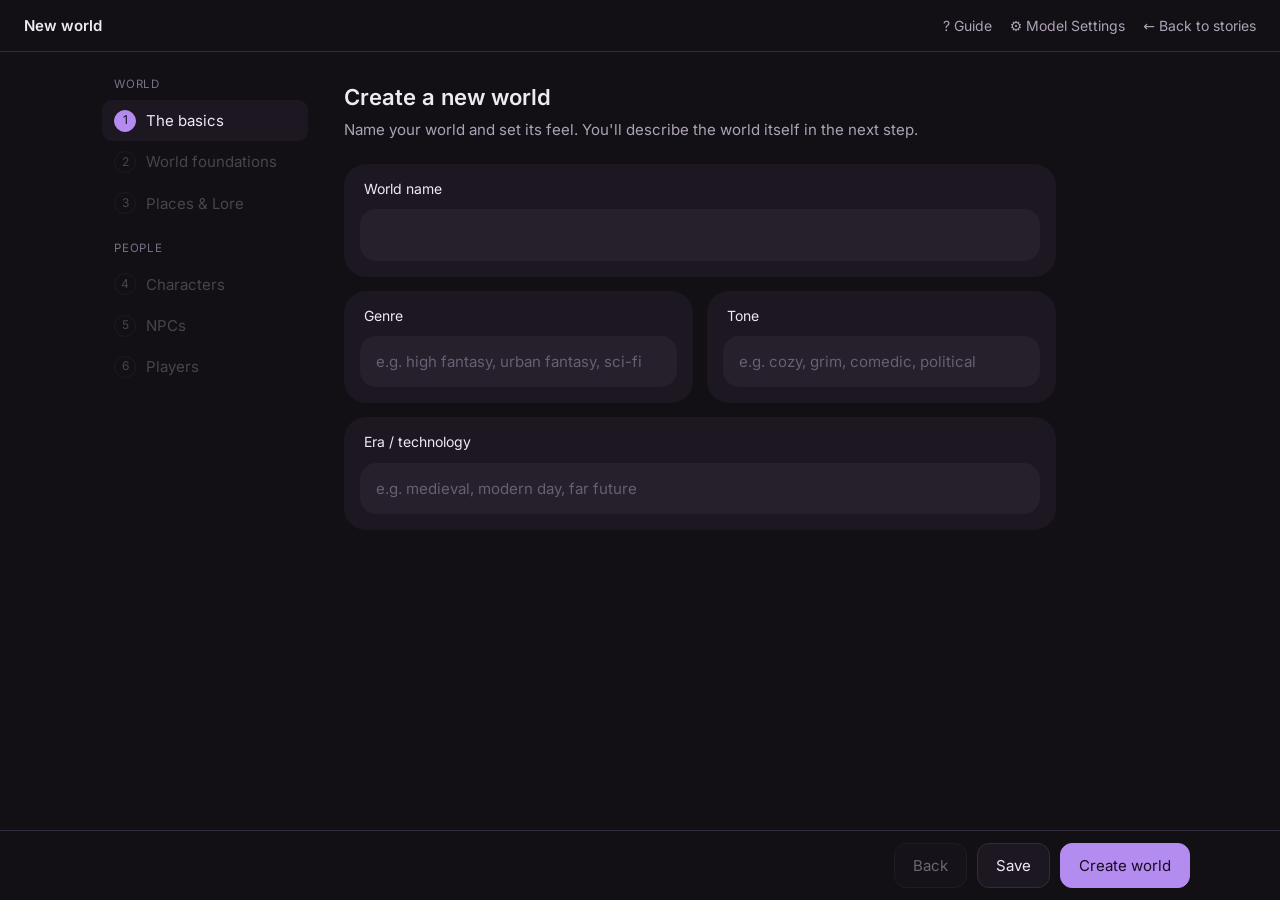
==== templates/edit.html @ 501765d0 "Add VersiDen app" ====
<!DOCTYPE html>
<html lang="en">
<head>
<meta charset="utf-8">
<meta name="viewport" content="width=device-width, initial-scale=1, viewport-fit=cover">
<title>World editor · VersiDen</title>
<link rel="manifest" href="/manifest.webmanifest">
<link rel="apple-touch-icon" href="/static/icons/apple-touch-icon.png">
<link rel="icon" href="/static/icons/icon-192.png">
<meta name="theme-color" content="#121015">
<meta name="apple-mobile-web-app-capable" content="yes">
<meta name="mobile-web-app-capable" content="yes">
<meta name="apple-mobile-web-app-status-bar-style" content="black">
<link rel="stylesheet" href="/static/fonts/fonts.css">
<link rel="stylesheet" href="/static/theme.css">
<script src="/static/theme.js"></script>
<style>
  :root { --bg:#121015; --card:#1c1721; --field:#261f2c; --text:#f0e9f3; --muted:#ada2b6; --dim:#7b7085;
          --accent:#b48cf0; --line:#352b3c; --warn:#e7b860; --bad:#ec7b8f; --good:#93c9a1; }
  * { box-sizing:border-box; }
  body { margin:0; background:var(--bg); color:var(--text); font:15px/1.55 'Inter', system-ui, sans-serif; }
  a { color:inherit; }
  .top { display:flex; align-items:center; justify-content:space-between; padding:14px 24px; border-bottom:1px solid var(--line); position:sticky; top:0; background:var(--bg); z-index:5; }
  .top b { font-weight:600; }
  .top a { color:var(--muted); text-decoration:none; font-size:14px; }
  .layout { display:flex; max-width:1100px; margin:0 auto; }
  nav { width:230px; padding:24px 12px; flex-shrink:0; position:sticky; top:52px; align-self:flex-start; }
  nav button { display:flex; gap:10px; align-items:center; width:100%; text-align:left; background:none; border:0; color:var(--muted);
               padding:9px 12px; border-radius:10px; font:inherit; cursor:pointer; }
  nav button .n { width:22px; height:22px; border-radius:50%; border:1px solid var(--line); display:inline-flex; align-items:center; justify-content:center; font-size:12px; flex-shrink:0; }
  nav button.on { background:var(--card); color:var(--text); }
  nav .ngroup { color:var(--dim); font-size:11.5px; text-transform:uppercase; letter-spacing:.07em; padding:16px 12px 6px; }
  nav .ngroup:first-child { padding-top:0; }
  nav .ngroup:empty { border-top:1px solid var(--line); padding:0; margin:14px 12px 10px; }
  nav button.on .n { border-color:var(--accent); background:var(--accent); color:var(--on-accent); }
  nav button:disabled { opacity:.35; cursor:default; }
  main { flex:1; padding:24px 24px 120px; max-width:760px; }
  h1 { font-size:22px; font-weight:600; margin:4px 0 4px; }
  .lead { color:var(--muted); margin:0 0 22px; }
  .section-title { display:flex; align-items:center; justify-content:center; gap:6px; color:var(--muted); font-size:14px; margin:26px 0 12px; }

  /* ---- the cards */
  .card { background:var(--card); border-radius:22px; padding:14px 16px 16px; margin-bottom:14px; }
  .card-head { display:flex; align-items:center; gap:8px; margin:0 4px 10px; font-size:14px; }
  .card-head .info { width:16px; height:16px; border:1.4px solid var(--muted); border-radius:50%; display:inline-flex; align-items:center;
                     justify-content:center; font-size:10px; font-weight:700; color:var(--muted); cursor:help; flex-shrink:0; }
  .card-head .grow { flex:1; }
  .card-head .count { color:var(--dim); font-size:13px; font-variant-numeric:tabular-nums; }
  .card-head .count.over { color:var(--warn); }
  .mem { background:var(--card); border-radius:16px; padding:12px 16px; margin-bottom:14px; font-size:13.5px; color:var(--muted); }
  .mem .bar { margin-top:8px; }
  .card-head .expand { background:none; border:0; color:var(--muted); cursor:pointer; font-size:15px; padding:0 2px; }
  .card textarea, .card input[type=text], .card select { width:100%; background:var(--field); color:var(--text); border:0; border-radius:16px;
                     padding:14px 16px; font:inherit; outline:none; }
  .card textarea::placeholder, .card input::placeholder { color:var(--placeholder); }
  .card.collapsed { padding-top:10px; padding-bottom:10px; cursor:pointer; }
  .card.collapsed textarea, .card.collapsed .count, .card.collapsed .expand { display:none; }
  .card.collapsed .card-head { margin:0; }
  .card.collapsed:hover { border-color:var(--line-strong); }
  .opt-add { display:none; color:var(--accent); font-size:13px; order:3; margin-left:auto; }
  .card.collapsed .opt-add { display:inline; }
  .section-title + .card.collapsed, .card.collapsed + .card.collapsed { margin-top:-4px; }
  .sortbar { display:flex; gap:12px; align-items:center; background:var(--here-bg); border:1px solid var(--here-line); border-radius:14px; padding:12px 14px; margin:4px 0 14px; }
  .sortbar[hidden] { display:none; }
  .sortbar p { flex:1; margin:0; font-size:13.5px; color:var(--here-text); }
  .sortlist { margin:12px 0 0; padding:0; list-style:none; max-height:50vh; overflow:auto; }
  .sortlist li { display:flex; gap:10px; align-items:flex-start; padding:8px 0; border-top:1px solid var(--line); font-size:13.5px; }
  .sortlist li small { display:block; color:var(--dim); white-space:pre-line; max-height:3.2em; overflow:hidden; }
  .sortlist b { color:var(--text); font-weight:600; }
  .sortlist input { accent-color:var(--accent); margin-top:3px; }
  .explain { background:var(--card); border-radius:16px; padding:12px 16px; margin:0 0 16px; font-size:14px; color:var(--muted); }
  .explain b { color:var(--text); font-weight:600; }
  .explain ul { margin:6px 0 0; padding-left:18px; } .explain li { margin:4px 0; }
  .card textarea { resize:vertical; min-height:56px; line-height:1.6; }
  .card textarea:focus, .card input[type=text]:focus, .card select:focus { box-shadow:0 0 0 1px var(--line-strong) inset; }
  .card input[type=color] { width:52px; height:40px; border:0; background:none; cursor:pointer; }
  .portrait { display:flex; align-items:center; gap:14px; }
  .bgcard .bgrow { display:flex; align-items:center; gap:14px; flex-wrap:wrap; }
  .bgcard .bgrow .ptext { flex:1 1 260px; font-size:14px; }
  .bgcard .pbtns { display:flex; gap:8px; }
  .bgpic { margin-top:12px; aspect-ratio:16/7; border-radius:12px; background:var(--field) center/cover no-repeat; border:1px solid var(--line); }
  .bgpic.empty { display:flex; align-items:center; justify-content:center; color:var(--dim); font-size:13px; aspect-ratio:16/3; }
  .portrait .pic { width:64px; height:64px; border-radius:50%; background:var(--avatar); display:flex; align-items:center; justify-content:center;
                   font-size:24px; font-weight:600; overflow:hidden; flex-shrink:0; }
  .portrait .pic img { width:100%; height:100%; object-fit:cover; }
  .portrait .ptext { flex:1; font-size:14px; }
  .portrait .phint, .bgcard .phint { color:var(--dim); font-size:13px; }
  .row2 { display:grid; grid-template-columns:1fr 1fr; gap:14px; }
  .row2 .card { margin-bottom:0; } .row2 { margin-bottom:14px; }
  details.card > div > .card { background:transparent; padding:8px 0 0; margin-bottom:6px; }
  .check { display:flex; gap:10px; align-items:center; padding:4px 6px; color:var(--text); cursor:pointer; flex-wrap:wrap; }
  .check small { color:var(--dim); font-size:13px; }
  .chip .pin { color:var(--accent); margin-left:6px; font-size:10px; vertical-align:1px; }

  /* ---- item lists */
  .chips { display:flex; flex-wrap:wrap; gap:8px; margin:0 0 18px; }
  .chip { background:var(--card); border:1px solid var(--line); color:var(--text); border-radius:999px; padding:6px 14px; cursor:pointer; font:inherit; font-size:14px; }
  .chip.on { border-color:var(--accent); box-shadow:0 0 0 1px var(--accent) inset; }
  .chip.add { color:var(--muted); border-style:dashed; }
  .chip small { color:var(--dim); margin-left:4px; }
  .empty { color:var(--dim); font-size:14px; padding:10px 4px 20px; }

  .meter { background:var(--card); border-radius:16px; padding:12px 16px; margin-bottom:16px; font-size:14px; color:var(--muted); }
  .bar { height:6px; background:var(--field); border-radius:3px; margin-top:8px; overflow:hidden; }
  .bar div { height:100%; background:var(--good); width:0; transition:width .2s; }

  .actions { position:fixed; bottom:0; left:0; right:0; background:var(--bg); border-top:1px solid var(--line); padding:12px 24px; display:flex; justify-content:center; }
  .actions .inner { width:100%; max-width:1100px; display:flex; gap:10px; align-items:center; }
  .actions .status { flex:1; color:var(--muted); font-size:14px; }
  .btn { background:var(--card); color:var(--text); border:1px solid var(--line); border-radius:12px; padding:10px 18px; font:inherit; cursor:pointer; }
  .btn.primary { background:var(--accent); border-color:var(--accent); color:var(--on-accent); }
  .btn:disabled { opacity:.4; cursor:default; }
  .danger { margin:26px 0 0; padding:14px 16px; border:1px solid var(--danger-line); border-radius:16px; display:flex; align-items:center; gap:12px; }
  .danger p { flex:1; margin:0; color:var(--muted); font-size:13px; }
  .btn.del { border-color:var(--danger-btn); color:var(--bad); background:transparent; }
  .ok { color:var(--good); } .warn { color:var(--warn); } .bad { color:var(--bad); }
  body.single nav { display:none; } body.single .layout { max-width:820px; } body.single main { max-width:none; }
  .share { margin:26px 0 0; padding:14px 16px; border:1px solid var(--line); border-radius:16px; display:flex; align-items:center; gap:12px; }
  .share p { flex:1; margin:0; color:var(--muted); font-size:13px; }
  @media (max-width: 800px) { nav { display:none; } .row2 { grid-template-columns:1fr; } }
  @media (pointer: coarse) { input, textarea, select { font-size:16px !important; } }
</style>
</head>
<body>
<div class="top">
  <b id="uniName">New world</b>
  <span><a href="/guide" style="margin-right:18px">? Guide</a><a href="/settings" style="margin-right:18px">⚙ Model Settings</a><a href="/start">← Back to stories</a></span>
</div>
<div class="layout">
  <nav id="nav"></nav>
  <main id="main"></main>
</div>
<div class="actions"><div class="inner">
  <span class="status" id="status"></span>
  <button class="btn" id="backBtn">Back</button>
  <button class="btn" id="saveBtn">Save</button>
  <button class="btn primary" id="nextBtn">Save &amp; Next</button>
</div></div>

<script src="/static/cards.js"></script>
<script src="/static/crop.js"></script>
<script>
// ------------------------------------------------------------------ field definitions
const FORMS = {
  universe: [
    {key:'name', type:'text', label:'World name'},
    {key:'genre', type:'text', label:'Genre', placeholder:'e.g. high fantasy, urban fantasy, sci-fi', half:true},
    {key:'tone', type:'text', label:'Tone', placeholder:'e.g. cozy, grim, comedic, political', half:true},
    {key:'era', type:'text', label:'Era / technology', placeholder:'e.g. medieval, modern day, far future'},
  ],
  lore: [
    {key:'title', type:'text', label:'Title', placeholder:'e.g. Harrowgate',
     info:'The main name it is recognised by in the chat.'},
    {key:'aliases', type:'text', label:'Other names', placeholder:'comma separated, e.g. the port city, the cliff town',
     info:'The note is pulled into the chat when its title or any of these names is mentioned.'},
    {key:'always', type:'check', label:'Always on', hint:'Sent with every message. Off: only when its name comes up.'},
    {key:'text', type:'card', label:'Description', limit:2500, rows:12,
     info:'Longer notes are condensed automatically before they go to the model.'},
  ],
  character: [
    {type:'heading', label:'Who they are'},
    {key:'name', type:'text', label:'Name', half:true},
    {key:'age', type:'text', label:'Age', half:true, placeholder:'e.g. 34, or 300 (looks about 33)'},
    {key:'summary', type:'text', label:'At a glance', placeholder:'e.g. Smuggler captain who owes money to half the harbour',
     info:'One line that sums them up. Also shown in the drawer.'},
    {key:'appearance', type:'card', label:'Appearance', limit:800, rows:5,
     info:'How they look: build, face, hair, eyes, clothes, marks, the way they carry themselves. Keeps their description consistent, and other characters see it when they share a scene.'},
    {key:'personality', type:'card', label:'Personality', limit:4500, rows:10,
     placeholder:'e.g. Quick-witted and restless, with a laugh that fills a room. Charming to strangers, blunt with friends. Turns cold and precise when there\'s danger.',
     info:'Their core temperament: how they come across, their quirks, how they act around people. The other parts below are optional; anything you put here works too. This text never changes on its own; what they learn in play is saved separately.'},
    {key:'flaws', type:'card', label:'Flaws', limit:600, rows:4, optional:true,
     placeholder:'e.g. Proud and stubborn. Holds grudges for years. Lies when cornered and hates admitting she\'s wrong.',
     info:'Weaknesses, bad habits and fears. Flaws make characters feel real: they push back, make mistakes and don\'t agree with everything.'},
    {type:'heading', label:'Inner life'},
    {key:'motives', type:'card', label:'Motives and beliefs', limit:800, rows:4, optional:true,
     placeholder:'e.g. Wants to buy back her family\'s ship. Believes a debt must always be paid. Will never sell out a crewmate, and owes loyalty to no one else.',
     info:'What they want, what they believe, what they would never do, and who (if anyone) they are loyal to. Used when they make choices.'},
    {key:'love', type:'card', label:'Love and relationships', limit:800, rows:5, optional:true,
     placeholder:'e.g. Slow to trust and slower to fall for anyone. Hides affection behind teasing. Won over by honesty and loyalty, pushed away by pity. Once she commits: protective, tender, physically affectionate.',
     info:'How they act when attracted to someone, how fast they open up, what wins them over and what pushes them away, how they are with a partner. The best place to set pacing: write "falls in love slowly" here and the model follows it.'},
    {key:'backstory', type:'card', label:'Backstory', limit:1500, rows:6, optional:true,
     placeholder:'e.g. Grew up on the docks of Harrowgate and ran her first cargo at fourteen. Lost her father\'s ship in a storm she still blames herself for.',
     info:'Their history: where they come from and what shaped them. Kept apart from who they are now, so the model treats it as their past.'},
    {type:'heading', label:'In the world'},
    {key:'skills', type:'card', label:'Skills and abilities', limit:800, rows:4, optional:true,
     placeholder:'e.g. Expert sailor and navigator, quick with a knife, reads people\'s tells. Can barely read, and is terrible with money.',
     info:'What they are good at (and bad at): trades, fighting, magic or powers. Keep it in line with the world\'s rules.'},
    {key:'daily', type:'card', label:'Daily life', limit:600, rows:3, optional:true,
     placeholder:'e.g. Runs cargo along the coast, haggles at the night market, mends nets at the Lantern Inn in the evenings.',
     info:'What they do on an ordinary day: work, hobbies, where they spend their time. Gives the model ideas for quiet scenes.'},
    {key:'people', type:'card', label:'People in their life', limit:1000, rows:4, optional:true,
     placeholder:'e.g. Bram: first mate, like a brother. Her mother Ysolde: estranged, lives inland. Tobin: harbour boss she owes money to.',
     info:'Family, friends, rivals and what each means to them. If someone will appear in the story, also add them as an NPC in the world.'},
    {key:'likes', type:'card', label:'Likes and dislikes', limit:600, rows:3, optional:true,
     placeholder:'e.g. Likes: salted fish, storms, card games. Dislikes: liars, nobles, being told what to do.',
     info:'Tastes, pleasures and pet peeves.'},
    {key:'key_memories', type:'card', label:'Key Memories', limit:1000, rows:5,
     info:'Short facts they must never forget: habits, possessions, languages, important dates. One per line.'},
    {type:'heading', label:'Voice'},
    {key:'directive', type:'card', label:'Response Directive', limit:250, rows:4,
     info:'Their voice in a few words: attitude, humour, quirks, and reply length. Read right before every reply, so it has a strong effect. Keep it short.'},
    {key:'example', type:'card', label:'Example Message', limit:750, rows:7,
     info:'A sample reply showing how they write: narration in *asterisks*, dialogue, rhythm, length. Used as a style sample only, never as something that happened. Instructions like reply length go in the Response Directive. Write {user} for the player\'s name and {char} for theirs.'},
    {type:'heading', label:'Their story'},
    {key:'premise_name', type:'text', label:'Default premise name', placeholder:'Default',
     info:'What this premise is called in the list when you start a new story.'},
    {key:'story_premise', type:'card', label:'Default story premise', limit:1500, rows:7,
     info:'Where and when this character\'s story begins: their situation, how they meet you, what\'s at stake. Used unless you pick another premise when starting a story. Write {user} for the player\'s name.'},
    {key:'greeting', type:'card', label:'Default greeting', limit:1000, rows:5,
     info:'The first message of a brand new story. It usually opens the scene from the story premise. Use *asterisks* for narration, and {user} for the player\'s name.'},
    {type:'heading', label:'Content'},
    {key:'sfw_only', type:'check', label:'Never mature content', hint:'Stories with them stay non-explicit, even when Mature content is on in Model Settings.'},
  ],
  premise: [
    {key:'name', type:'text', label:'Premise name', placeholder:'e.g. Bounty target, Old friends, Stranded together'},
    {key:'premise', type:'card', label:'Story premise', limit:1500, rows:6,
     info:'Where and when the story begins, how you meet, what\'s at stake. Write {user} for the player\'s name.'},
    {key:'greeting', type:'card', label:'Greeting', limit:1000, rows:4,
     info:'The first message when a story starts with this premise. Use *asterisks* for narration, and {user} for the player\'s name.'},
  ],
  npc: [
    {key:'name', type:'text', label:'Name', half:true},
    {key:'color', type:'color', label:'Bubble colour', half:true},
    {key:'aliases', type:'text', label:'Nicknames', placeholder:'comma separated',
     info:'They are recognised in the chat by their name or any of these.'},
    {key:'summary', type:'card', label:'One-line summary', limit:300, rows:2,
     info:'What other characters know about them at a glance, e.g. "Gruff innkeeper of the Lantern Inn, owes the Saltborn money." Sent to the main character whenever this NPC is mentioned, so keep it short; details go in Personality.'},
    {key:'personality', type:'card', label:'Personality', limit:4500, rows:12,
     info:'Only this NPC sees this, when they speak: backstory, age, personality, how they talk, what they know.'},
    {key:'flaws', type:'card', label:'Flaws', limit:400, rows:3, optional:true, placeholder:'e.g. Greedy and nosy; can\'t keep a secret.',
     info:'Weaknesses, bad habits and fears.'},
    {key:'motives', type:'card', label:'Motives and beliefs', limit:500, rows:3, optional:true, placeholder:'e.g. Wants to keep the inn afloat; trusts no one from the capital.',
     info:'What they want and believe, and who they are loyal to.'},
    {key:'love', type:'card', label:'Love and relationships', limit:500, rows:3, optional:true, placeholder:'e.g. Widowed; flirts with everyone and means it with no one.',
     info:'How they act when attracted to someone, and how fast they open up.'},
    {key:'appearance', type:'card', label:'Appearance', limit:800, rows:4,
     info:'How they look. They know their own look, and the main character sees it when they are in a scene together.'},
    {type:'heading', label:'How they speak'},
    {key:'directive', type:'card', label:'Response Directive', limit:250, rows:3,
     info:'Their voice in a few words. Read right before each of their replies.'},
    {key:'example', type:'card', label:'Example Message', limit:750, rows:5,
     info:'A short sample of how they write. Style only, never treated as something that happened. {user} = the player\'s name.'},
  ],
  user: [
    {key:'name', type:'text', label:'Name'},
    {key:'appearance', type:'card', label:'Appearance', limit:800, rows:5,
     info:'How you look: build, face, hair, eyes, clothes, anything people would notice. Characters and NPCs see this.'},
    {key:'public', type:'card', label:'Public', limit:1000, rows:7,
     info:'What anyone in the story would know about you: how you come across, your role, your reputation. Characters and NPCs get this.'},
    {key:'private', type:'card', label:'Private', limit:2000, rows:7,
     info:'Your background and secrets. Not sent to the model; characters learn about you by playing.'},
  ],
};
const FOUNDATION_INFO = {
  magic: 'How this world works and what can never happen: magic or powers (who can use them, what they cost, their limits), technology, and hard rules the story must never break.',
  peoples: 'Races, species, kinds of people, and how they get along.',
  politics: 'Who holds power, factions, tensions, current events everyone knows about.',
  setting: 'Older card, now part of World overview.',
  laws: 'Older card, now part of World rules.',
};
// Greyed-out examples shown in empty fields. An invented world, so it's clearly just an example.
const STYLE_EXAMPLE = `e.g. Third person, past tense. Actions and descriptions in *asterisks*, speech in "quotes". Keep replies to 1–3 paragraphs and never speak or act for {user}.`;
const OVERVIEW_EXAMPLE = `e.g. The Shattered Isles are a chain of storm-wrapped islands, cut off from the mainland since the Sundering 300 years ago. Island lords trade, feud and raid each other, while the old sky-temples stand empty.

Regions:
Vael: the largest isle, ruled from the port city of Harrowgate. Cold, rainy, crowded.
The Reach: lawless outer isles, home to smugglers and exiles.

Stories here are about survival, shifting loyalties and the secrets the temples left behind.`;
const FOUNDATION_EXAMPLE = {
  magic: `e.g.
- Magic comes from storm-glass. Casting drains the caster's body heat; overuse can kill.
- About one in a hundred people can cast, and it shows by age 12.
- Nobody can raise the dead or travel through time.
- No firearms; crossbows are the strongest ranged weapons.
- Casting without a guild licence is punished by exile.`,
  peoples: `e.g.
- Humans: most of the population, on every isle.
- Selkin: seal-folk who can shed their skins. Distrusted on land.
- Stonekin: slow-spoken, long-lived miners from the Reach. Rarely leave home.`,
  politics: `e.g.
- The Council of Lords rules Vael, but Lord Maren holds the real power.
- The Reach refuses to pay tribute; a blockade began last spring.
- Rumour says one of the sky-temples has started glowing again.`,
};
const LORE_EXAMPLE = {
  places: `e.g. Harrowgate is a crowded port city built on cliffs above the harbour. The upper town belongs to merchant families; the lower docks are run by the Saltborn gang. Travellers trade news at the Lantern Inn. The city gates close at midnight.`,
  maps: `e.g. Vael sits at the centre of the Isles. Harrowgate is on its west coast; the Reach is two days' sail east. The Grey Strait between them is dangerous in winter. The sky-temples are on the ridge north of Harrowgate, a day's walk.`,
  factions: `e.g. The Storm Guild licenses and trains every mage. Led by Archmagister Ilse Varn from the Glass Tower in Harrowgate. Members wear grey cloaks with a silver clasp. Common folk distrust them; they are at odds with the Saltborn gang.`,
  history: `e.g. The Sundering, 300 years ago: the temple priests tried to bind the storms, and the land broke into islands. Nobody has entered the temples since. Every year on the anniversary, islanders light lanterns for the lost.`,
  magic: `e.g. Storm-glass forms where lightning strikes sand. Raw glass hums; a trained mage can draw one spell from a shard before it cracks. Large pieces are rare, valuable and heavily guarded.`,
  peoples: `e.g. Selkin are seal-folk who live along the coasts. On land they look human apart from their wide, dark eyes. If they lose their sealskin they are trapped on land. Many sailors think killing one brings bad luck.`,
  politics: `e.g. The blockade of the Reach: since last spring, Council ships stop all trade to the outer isles. Smuggling has boomed, food is scarce in the Reach, and both sides are looking for allies.`,
  objects: `e.g. The Tidekey is a bronze key said to open any sky-temple door. It was lost in the Sundering. Several fakes are around; the real one is cold to the touch even in summer.`,
  other: `e.g. What the characters should know when this comes up: who or what it is, where, and why it matters.`,
};
const STEPS = [
  {id:'basics', title:'The basics', group:'World'},
  {id:'foundations', title:'World foundations', group:'World'},
  {id:'lore', title:'Places & Lore', group:'World'},
  {id:'characters', title:'Characters', group:'People'},
  {id:'npcs', title:'NPCs', group:'People'},
  {id:'users', title:'Players', group:'People'},
];

// ------------------------------------------------------------------ state
const params = new URLSearchParams(location.search);
let uid = params.get('u');
let step = params.get('step') === 'review' ? STEPS.length - 1      // old links to the removed Review step
         : Math.max(0, STEPS.findIndex(s => s.id === params.get('step')));
let overview = null;
let forms = [];            // doc forms on the current page
// Single-item mode (/edit?u=…&item=character&id=…&back=…): one character or player, without the wizard.
let closing = false;      // set while "Save & Close" is saving
const single = ['character', 'user'].includes(params.get('item')) && params.get('u') ? params.get('item') : null;
const backTo = (() => { const b = params.get('back') || ''; return b.startsWith('/') && !b.startsWith('//') ? b : `/start?u=${encodeURIComponent(params.get('u') || '')}`; })();
let pageToken = 0;         // changes on every page render, so late redraws of an old page are ignored
const main = document.getElementById('main'), statusEl = document.getElementById('status');

const api = async (url, opts) => {
  const r = await fetch(url, opts && {method:'POST', headers:{'Content-Type':'application/json'}, body: JSON.stringify(opts)});
  return {status: r.status, ...(await r.json())};
};
const el = (tag, attrs = {}, ...kids) => {
  const e = document.createElement(tag);
  for (const [k, v] of Object.entries(attrs)) {
    if (k === 'class') e.className = v; else if (k.startsWith('on')) e[k] = v; else if (v !== undefined) e.setAttribute(k, v);
  }
  kids.flat().forEach(k => e.append(k));
  return e;
};
const say = (t, cls = '') => { statusEl.className = 'status ' + cls; statusEl.textContent = t; };
const dirty = () => forms.some(f => f.dirty());

// ------------------------------------------------------------------ one input card
function makeInput(def, value, onChange) {
  if (def.type === 'check') {
    const box = el('input', {type:'checkbox'}); box.checked = !!value; box.onchange = onChange;
    const label = el('label', {class:'check'}, box, def.label);
    if (def.hint) label.append(el('small', {}, def.hint));
    return {el: el('div', {class:'card'}, label), get: () => box.checked};
  }
  const head = el('div', {class:'card-head'});
  if (def.info) head.append(el('span', {class:'info', title:def.info}, 'i'));
  head.append(el('span', {class:'grow'}, def.label));
  let input;
  if (def.type === 'card') {
    input = el('textarea', {rows: def.rows || 6, spellcheck:'true'});
    if (def.placeholder) input.placeholder = def.placeholder;
    input.value = value || '';
    const count = el('span', {class:'count'});
    const upd = () => {
      count.textContent = `${input.value.length}/${def.limit}`;
      const over = input.value.length > def.limit;
      count.classList.toggle('over', over);
      count.title = over ? 'Over the suggested length. That\'s allowed: it just leaves less room for the conversation (see the memory bar at the top).' : '';
    };
    input.addEventListener('input', upd); upd();
    const exp = el('button', {class:'expand', title:'Expand', type:'button'}, '⤢');
    exp.onclick = () => { input.rows = input.rows > (def.rows || 6) ? (def.rows || 6) : (def.rows || 6) * 2 + 6; };
    head.append(count, exp);
    if (def.optional) {
      const add = el('span', {class:'opt-add'}, '+ Add');
      head.prepend(add);
      const card = () => input.closest('.card');
      const open = (focus) => { const c = card(); if (!c || !c.classList.contains('collapsed')) return; c.classList.remove('collapsed'); if (focus) input.focus(); };
      head.addEventListener('click', e => { if (!e.target.closest('.info, .expand')) open(true); });
      input.openCard = () => open(false);
      input.startCollapsed = !value;
    }
  } else if (def.type === 'color') {
    input = el('input', {type:'color'}); input.value = value || '#2f9e44';
  } else if (def.type === 'select') {
    input = el('select'); def.options.forEach(o => input.append(el('option', {value:o}, o)));
    input.value = value || def.options[0];
  } else {
    input = el('input', {type:'text', placeholder: def.placeholder || ''}); input.value = value || '';
  }
  input.addEventListener('input', onChange);
  input.addEventListener('change', onChange);
  const card = el('div', {class:'card' + (input.startCollapsed ? ' collapsed' : '') + (def.optional ? ' optional' : '')}, head, input);
  const set = v => { input.value = v; input.dispatchEvent(new Event('input')); if (v && input.openCard) input.openCard(); };
  return {el: card, get: () => input.value, set, input};
}

// ------------------------------------------------------------------ a form bound to one file
function docForm({kind, id, defs, fields = {}, mtime = null, extra = null}) {
  const f = {kind, id, mtime, extra, inputs:{}, changed:false};
  f.el = el('div');
  let half = null;
  for (const def of defs) {
    if (def.type === 'heading') { half = null; f.el.append(el('div', {class:'section-title'}, def.label)); continue; }
    const inp = makeInput(def, fields[def.key], () => { f.changed = true; say('Unsaved changes'); if (f.onChange) f.onChange(); });
    f.inputs[def.key] = inp;
    if (def.half) {
      if (!half) { half = el('div', {class:'row2'}); f.el.append(half); }
      half.append(inp.el); if (half.children.length === 2) half = null;
    } else { half = null; f.el.append(inp.el); }
  }
  f.values = () => Object.fromEntries(Object.entries(f.inputs).map(([k, i]) => [k, i.get()]));
  f.dirty = () => f.changed;
  f.save = async (force = false) => {
    if (!f.changed && f.id) return true;
    const body = {u: uid, kind: f.kind, id: f.id, fields: f.values(), mtime: f.mtime, force, ...(f.extra ? f.extra() : {})};
    const r = await api('/api/doc', body);
    if (r.conflict) {
      if (confirm(r.error + '\n\nOverwrite it with what is in the editor? (A backup of the other version is kept.)')) return f.save(true);
      say('Not saved', 'bad'); return false;
    }
    if (r.error) { say(r.error, 'bad'); return false; }
    f.id = r.id; f.mtime = r.mtime; f.changed = false;
    if (overview && r.always_used !== undefined) overview.always_used = r.always_used;
    return true;
  };
  return f;
}

async function loadDoc(kind, id) {
  return id ? api(`/api/doc?u=${encodeURIComponent(uid)}&kind=${kind}&id=${encodeURIComponent(id)}`) : {fields:{}, mtime:null};
}
async function refreshOverview() {
  if (!uid) return;
  overview = await api(`/api/universe/${encodeURIComponent(uid)}`);
  document.getElementById('uniName').textContent = overview.info.name;
  if (single) { const a = document.querySelector('.top a[href="/start"]'); if (a) { a.href = backTo; a.textContent = '← Back'; } }
  document.title = overview.info.name + ' · editor';
}

// ------------------------------------------------------------------ single-item mode
async function singlePage() {
  const id = params.get('id') || '';
  const what = single === 'user' ? 'player' : 'character';
  const it = (single === 'user' ? overview.users : overview.characters).find(x => x.id === id);
  if (id && !it) { header('Not found', `This ${what} doesn't exist (any more).`); return; }
  header(it ? it.name : `New ${what}`, single === 'user'
    ? `Who you play as in ${overview.info.name}. Characters here can only meet players from this world.`
    : `A character in ${overview.info.name}. Their personality stays as you write it; what they learn about you is saved per story.`);
  await itemPage({kind: single, getItems: () => [], startId: id || null, after: single === 'character' ? premisesSection : undefined});
}

// ------------------------------------------------------------------ navigation
function renderNav() {
  if (single) {
    document.body.classList.add('single');
    document.getElementById('backBtn').disabled = false;
    document.getElementById('nextBtn').textContent = 'Save & Close';
    return;
  }
  const nav = document.getElementById('nav'); nav.innerHTML = '';
  STEPS.forEach((s, i) => {
    if (i === 0 || STEPS[i - 1].group !== s.group) nav.append(el('div', {class:'ngroup'}, s.group));   // World / People
    nav.append(el('button', {
      class: i === step ? 'on' : '', disabled: (!uid && i > 0) ? '' : undefined,
      onclick: () => go(i)}, el('span', {class:'n'}, String(i + 1)), s.title));
  });
  document.getElementById('backBtn').disabled = step === 0;
  document.getElementById('nextBtn').textContent = step === STEPS.length - 1 ? 'Save & Finish' : (uid ? 'Save & Next' : 'Create world');
}
async function go(i) {
  if (dirty() && !confirm('You have unsaved changes on this page. Leave without saving?')) return;
  step = i; history.replaceState(null, '', `/edit?${uid ? 'u=' + encodeURIComponent(uid) + '&' : ''}step=${STEPS[i].id}`);
  await render();
}
async function saveAll() {
  for (const f of forms) if (!(await f.save())) return false;
  say('Saved ✓', 'ok'); return true;
}
document.getElementById('saveBtn').onclick = saveAll;
const leave = () => { if (dirty() && !confirm('You have unsaved changes. Leave without saving?')) return; forms.forEach(x => x.changed = false); location.href = backTo; };
document.getElementById('backBtn').onclick = () => single ? leave() : go(step - 1);
document.getElementById('nextBtn').onclick = async () => {
  if (single) { closing = true; if (await saveAll()) { forms.forEach(x => x.changed = false); location.href = backTo; } else closing = false; return; }
  if (!uid) return createUniverse();
  if (!(await saveAll())) return;
  if (step === STEPS.length - 1) { forms.forEach(x => x.changed = false); location.href = `/start?u=${encodeURIComponent(uid)}`; return; }
  forms = []; await go(step + 1);
};

async function createUniverse() {
  const f = forms[0], vals = f.values();
  if (!vals.name.trim()) { say('Give your world a name first.', 'bad'); return; }
  const r = await api('/api/universes', {name: vals.name});
  if (r.error) { say(r.error, 'bad'); return; }
  uid = r.id; f.id = 'universe'; f.changed = true;
  await f.save(); forms = [];
  await refreshOverview();
  await go(1);
}

// ------------------------------------------------------------------ pages
async function render(keepStatus) {
  if (!keepStatus) say('');
  renderNav();
  main.innerHTML = ''; forms = []; pageToken++;
  if (single) { await singlePage(); return; }
  const s = STEPS[step].id;
  await PAGES[s]();
  window.scrollTo(0, 0);
}

async function deleteItem(kind, id, name, extraWarning) {
  const msg = `Delete ${name}?${extraWarning ? '\n\n' + extraWarning : ''}\n\nIt's moved to the trash folder (worlds\\.trash), so you can still get it back by moving it out again.`;
  if (!confirm(msg)) return false;
  const r = await api('/api/delete', {u: uid, kind, id});
  if (r.error) { say(r.error, 'bad'); return false; }
  say(`${name} moved to the trash.`, 'ok');
  return true;
}
function dangerZone(text, label, onclick) {
  const b = el('button', {class:'btn del', type:'button', onclick}, label);
  return el('div', {class:'danger'}, el('p', {}, text), b);
}

function header(title, lead) { main.append(el('h1', {}, title), el('p', {class:'lead'}, lead)); }

const PAGES = {
  async basics() {
    header(uid ? 'The basics' : 'Create a new world',
      'Name your world and set its feel. You\'ll describe the world itself in the next step.');
    const d = await loadDoc('universe', uid ? 'universe' : null);
    const f = docForm({kind:'universe', id: uid ? 'universe' : null, defs: FORMS.universe, fields: d.fields, mtime: d.mtime});
    forms.push(f); main.append(f.el);
    if (uid) main.append(backgroundCard('world', null));
    if (uid) main.append(dangerZone('Delete this whole world: its foundations, Places & Lore, characters, NPCs, players and every story in it.',
      'Delete world', async () => {
        const name = overview.info.name;
        const typed = prompt(`This deletes ${name} with everything in it.\n\nType the world's name to confirm:`);
        if (typed === null) return;
        if (typed.trim().toLowerCase() !== name.trim().toLowerCase()) { say('Name didn\'t match. Nothing was deleted.', 'bad'); return; }
        const r = await api('/api/delete', {u: uid, kind:'universe'});
        if (r.error) { say(r.error, 'bad'); return; }
        forms = []; location.href = '/start';
      }));
  },

  async foundations() {
    header('World foundations', 'What every character in this world always knows: an overview and the rules that always apply. Leave any card you don\'t need empty.');
    main.append(el('div', {class:'explain'}, el('b', {}, 'How your world reaches the characters'), el('ul', {},
      el('li', {}, el('b', {}, 'Always on (this page): '), 'sent with every message, so characters never forget it. Keep it to the essentials; it shares the space shown below.'),
      el('li', {}, el('b', {}, 'On mention (Places & Lore, next step): '), 'an entry is only added when its name comes up in the chat. Put the details there; it can be as long as you like.'))));
    const meter = el('div', {class:'meter'}); const bar = el('div', {class:'bar'}, el('div'));
    meter.append(el('span'), bar); main.append(meter);
    const saved = {};
    const ov = await loadDoc('universe', 'universe');
    const overviewForm = docForm({kind:'universe', id:'universe', mtime: ov.mtime, fields: {premise: ov.fields.premise || '', style: ov.fields.style || ''},
      defs: [
             {key:'style', type:'card', label:'Writing format', limit:400, rows:4, placeholder: STYLE_EXAMPLE,
              info:'How every character and NPC in this world writes their replies: point of view, tense, how actions are shown, reply length. Read right before every reply. Each character\'s own voice and personality go in their Response Directive, which comes after this.'},
             {key:'premise', type:'card', label:'World overview', limit:2000, rows:8, placeholder: OVERVIEW_EXAMPLE,
              info:'The world in a nutshell, shared by every character: what this place is, its regions, how it looks and feels, what\'s going on, what kinds of stories happen here. Individual characters\' situations go in their own story premise.'}]});
    const overviewLen = () => overviewForm.values().premise.trim().length;
    const updMeter = () => {
      const others = overview.always_used - Object.values(saved).reduce((a, b) => a + b, 0);
      const used = others + forms.filter(f => f.kind === 'foundation').reduce((a, f) => a + f.values().text.trim().length, 0) + overviewLen();
      const pct = Math.min(100, used / overview.always_max * 100);
      meter.firstChild.textContent = `Always-on world space: ${used.toLocaleString()} / ${overview.always_max.toLocaleString()} characters` +
        (used > overview.always_max ? '. Over the limit; the end gets cut off.' : '');
      bar.firstChild.style.width = pct + '%';
      bar.firstChild.style.background = used > overview.always_max ? 'var(--bad)' : pct > 85 ? 'var(--warn)' : 'var(--good)';
    };
    overviewForm.onChange = updMeter;
    forms.push(overviewForm); main.append(overviewForm.el);
    const olds = overview.old_foundations || [];
    for (const fd of [...overview.foundations, ...olds]) {
      if (fd === olds[0]) {
        main.append(el('div', {class:'section-title'}, 'Older cards'));
        main.append(el('p', {class:'empty'}, 'These were merged into World overview and World rules. Their text is still used. When you have a moment, move it into the card above it belongs to and empty this one; an empty older card disappears.'));
      }
      const d = await loadDoc('foundation', fd.id);
      saved[fd.id] = (d.fields.text || '').trim().length;
      const f = docForm({kind:'foundation', id: fd.id, mtime: d.mtime, fields: d.fields,
        defs: [{key:'text', type:'card', label: fd.title, limit: 1200, rows: 6, info: FOUNDATION_INFO[fd.id], placeholder: FOUNDATION_EXAMPLE[fd.id]}]});
      f.onChange = updMeter;
      const orig = f.save;
      f.save = async (force) => { const ok = await orig(force); if (ok) saved[fd.id] = f.values().text.trim().length; return ok; };
      forms.push(f); main.append(f.el);
    }
    const styleCard = overviewForm.inputs.style.el;
    main.append(el('div', {class:'section-title'}, 'How replies are written'), styleCard,
      el('p', {class:'empty', style:'margin-top:-6px'}, 'Optional. Only for rules that are the same for every character here. Not counted in the world space above.'));
    updMeter();
  },

  async lore() {
    header('Places & Lore', 'Places, factions, history, objects. An entry is only added to the chat when its name comes up, so add as many as you like. For maps, describe regions and distances in words.');
    let current = null;
    const example = cat => { if (current) current.inputs.text.input.placeholder = LORE_EXAMPLE[cat] || LORE_EXAMPLE.other; };
    await itemPage({kind:'lore', getItems: () => overview.lore.map(l => ({id:l.id, label:l.title, sub:l.category, pin:l.always})),
      newLabel:'+ New entry', empty:'No entries yet.',
      newExtra: () => {
        const cat = makeInput({type:'select', label:'Category', options: overview.categories,
          info:'Which folder in lore/ it is saved in. Only for your own organising.'}, 'places', () => example(cat.get()));
        return {el: cat.el, extra: () => ({category: cat.get()})};
      },
      onForm: (f, id) => { current = f; example(id ? ((overview.lore.find(l => l.id === id) || {}).category || 'other') : 'places'); }});
  },

  async characters() {
    header('Characters', 'The characters you roleplay with. Their personality stays as you write it; what they learn about you is saved per story.');
    await itemPage({kind:'character', getItems: () => overview.characters.map(c => ({id:c.id, label:c.name})),
      newLabel:'+ New character', empty:'No characters yet. Add at least one.',
      after: premisesSection});
  },

  async npcs() {
    header('NPCs', 'Side characters of this world: they join a scene when they\'re mentioned, but you don\'t chat with them directly like the main characters. Shared by every character and story here; optional, and you can add more any time.');
    await itemPage({kind:'npc', getItems: () => overview.npcs.map(n => ({id:n.id, label:n.name})),
      newLabel:'+ New NPC', empty:'No NPCs yet.'});
  },

  async users() {
    header('Players', 'Who you play as in this world. Each world has its own; these can only meet characters from here. When you\'re done, Save & Finish takes you to the start screen to begin a story.');
    await itemPage({kind:'user', getItems: () => overview.users.map(u => ({id:u.id, label:u.name})),
      newLabel:'+ New player character', empty:'Nobody yet. Add who you\'ll play as.'});
  },
};

// portrait picture for a character / NPC / player
// A chat background: per character, or a default for the whole world.
function backgroundCard(kind, id) {
  const item = kind === 'character' ? overview.characters.find(x => x.id === id) : null;
  let url = kind === 'world' ? overview.background : item && item.background;
  const card = el('div', {class:'card bgcard'});
  const pic = el('div', {class:'bgpic'});
  const show = () => { pic.style.backgroundImage = url ? `url("${url}")` : ''; pic.classList.toggle('empty', !url); pic.textContent = url ? '' : 'No background'; };
  const hint = kind === 'world'
    ? 'Shown behind the chat for every character in this world who has no background of their own.'
    : 'Shown behind the chat with them. Without one, the world\'s background is used (if it has one).';
  const text = el('div', {class:'ptext'}, el('div', {}, kind === 'world' ? 'Chat background' : 'Chat background'),
    el('div', {class:'phint'}, (id || kind === 'world') ? hint + ' Wide pictures work best (e.g. 1920 × 1080). PNG, JPG, WEBP or GIF, up to 15 MB.' : 'Save first, then you can add a background.'));
  const file = el('input', {type:'file', accept:'image/png,image/jpeg,image/webp,image/gif', style:'display:none'});
  const up = el('button', {class:'btn', type:'button', onclick: () => file.click()}, url ? 'Change' : 'Upload');
  const rm = el('button', {class:'btn', type:'button'}, 'Remove');
  const send = async fd => {
    fd.append('u', uid); fd.append('kind', kind); if (id) fd.append('id', id);
    say(fd.has('remove') ? 'Removing…' : 'Uploading…');
    const r = await (await fetch('/api/background', {method:'POST', body: fd})).json();
    if (r.error) { say(r.error, 'bad'); return; }
    url = r.background; if (item) item.background = url; if (kind === 'world') overview.background = url;
    show(); up.textContent = url ? 'Change' : 'Upload'; rm.style.display = url ? '' : 'none';
    say(url ? 'Background saved ✓' : 'Background removed.', 'ok');
  };
  file.onchange = () => { const f = file.files[0]; file.value = ''; if (!f) return; const fd = new FormData(); fd.append('file', f, f.name); send(fd); };
  rm.onclick = () => { const fd = new FormData(); fd.append('remove', '1'); send(fd); };
  if (!url) rm.style.display = 'none';
  if (!id && kind !== 'world') up.disabled = true;
  show();
  card.append(el('div', {class:'bgrow'}, text, el('div', {class:'pbtns'}, up, rm)), pic, file);
  return card;
}

function portraitCard(kind, id) {
  const list = {character: overview.characters, npc: overview.npcs, user: overview.users}[kind];
  const item = id ? list.find(x => x.id === id) : null;
  const card = el('div', {class:'card portrait'});
  const pic = el('div', {class:'pic'});
  const show = src => { pic.innerHTML = ''; if (src) { const i = el('img', {src, alt:''}); pic.append(i); } else pic.append((item ? item.name : '?').trim()[0].toUpperCase()); };
  show(item && item.avatar);
  const text = el('div', {class:'ptext'}, el('div', {}, 'Portrait'),
    el('div', {class:'phint'}, id ? 'Shown next to their messages and on the start screen. PNG, JPG, WEBP or GIF.' : 'Save first, then you can add a picture.'));
  const file = el('input', {type:'file', accept:'image/png,image/jpeg,image/webp,image/gif', style:'display:none'});
  const up = el('button', {class:'btn', type:'button', onclick: () => file.click()}, item && item.avatar ? 'Change' : 'Upload');
  const rm = el('button', {class:'btn', type:'button'}, 'Remove');
  const adj = el('button', {class:'btn', type:'button', title:'Move or zoom the picture inside the circle'}, 'Adjust');
  const sendPic = async (fd) => {
    fd.append('u', uid); fd.append('kind', kind); fd.append('id', id);
    const r = await (await fetch('/api/avatar', {method:'POST', body: fd})).json();
    if (r.error) { say(r.error, 'bad'); return; }
    show(r.avatar); if (item) item.avatar = r.avatar; up.textContent = r.avatar ? 'Change' : 'Upload';
    rm.style.display = adj.style.display = r.avatar ? '' : 'none';
    say(r.avatar ? 'Portrait saved ✓' : 'Portrait removed.', 'ok');
  };
  // a new picture: position it first, then save the cropped circle plus the full picture (for Adjust later)
  file.onchange = async () => {
    const f = file.files[0]; file.value = ''; if (!f) return;
    const cropped = await cropImage(f); if (!cropped) return;
    const fd = new FormData();
    fd.append('file', cropped, cropped.type === 'image/webp' ? 'portrait.webp' : 'portrait.png');
    fd.append('original', f, f.name);
    sendPic(fd);
  };
  // re-position the current portrait, starting from the full picture if it was kept
  adj.onclick = async () => {
    let src = null;
    try {
      const r = await fetch(`/avatar/${encodeURIComponent(uid)}/${kind}/${encodeURIComponent(id)}?original=1&t=${Date.now()}`);
      if (r.ok) src = await r.blob();
    } catch (e) {}
    if (!src && item && item.avatar) { try { src = await (await fetch(item.avatar)).blob(); } catch (e) {} }
    if (!src) { say('Could not open the current portrait.', 'bad'); return; }
    const cropped = await cropImage(src); if (!cropped) return;
    const fd = new FormData();
    fd.append('file', cropped, cropped.type === 'image/webp' ? 'portrait.webp' : 'portrait.png');
    sendPic(fd);
  };
  rm.onclick = () => { const fd = new FormData(); fd.append('remove', '1'); sendPic(fd); };
  if (!(item && item.avatar)) rm.style.display = adj.style.display = 'none';
  if (!id) { up.disabled = true; }
  card.append(pic, text, adj, up, rm, file);
  return card;
}

async function premisesSection(cid, box) {
  box.append(el('div', {class:'section-title'}, 'More story premises'));
  if (!cid) { box.append(el('p', {class:'empty'}, 'Save the character first, then add other ways their story can begin.')); return; }
  box.append(el('p', {class:'empty'}, 'Other ways a story with them can begin, e.g. one where you\'re their bounty target and one where you\'re old friends. ' +
    'You pick one each time you start a new story. Editing a premise changes it for every story that uses it.'));
  const info = await api(`/api/premises?u=${encodeURIComponent(uid)}&c=${encodeURIComponent(cid)}`);
  const used = Object.fromEntries((info.premises || []).map(p => [p.id, p.used_by]));
  const list = el('div'); box.append(list);
  const usedLine = names => names && names.length ? `In use by: ${names.join(', ')}` : 'Not used by any story yet';
  const addCard = (pid, d, open) => {
    const f = docForm({kind:'premise', id: pid ? `${cid}/${pid}` : `${cid}/`, defs: FORMS.premise, fields: d.fields || {}, mtime: d.mtime || null});
    const title = () => (f.values().name.trim() || 'New premise');
    const summary = el('summary', {style:'cursor:pointer;padding:2px 6px;'}, title());
    const sub = el('p', {class:'empty', style:'padding:4px 6px 0'}, pid ? usedLine(used[pid]) : 'Give it a name, then Save.');
    const del = el('button', {class:'btn del', type:'button'}, pid ? 'Delete premise' : 'Remove');
    const wrap = el('details', {class:'card'}, summary, sub, f.el, el('div', {style:'display:flex;justify-content:flex-end;margin-top:6px'}, del));
    f.onChange = () => { summary.textContent = title(); };
    const orig = f.save;
    f.save = async (force) => {
      const isNew = f.id.endsWith('/');
      if (isNew && !f.changed) return true;
      const ok = await orig(force);
      if (ok && isNew) sub.textContent = usedLine([]);
      return ok;
    };
    del.onclick = async () => {
      if (f.id.endsWith('/')) { forms = forms.filter(x => x !== f); wrap.remove(); return; }
      const users = used[f.id.split('/')[1]] || [];
      const warn = users.length ? `\n\nStories using it (${users.join(', ')}) will switch to the default premise.` : '';
      if (!confirm(`Delete the premise "${title()}"? It goes to the trash folder.${warn}`)) return;
      const r = await api('/api/delete', {u: uid, kind:'premise', id: f.id});
      if (r.error) { say(r.error, 'bad'); return; }
      forms = forms.filter(x => x !== f); wrap.remove(); say('Premise deleted', 'ok');
    };
    wrap.open = !!open;
    forms.push(f); list.append(wrap);
  };
  for (const p of (info.premises || []).filter(p => p.id !== 'default')) addCard(p.id, await loadDoc('premise', `${cid}/${p.id}`), false);
  box.append(el('button', {class:'chip add', type:'button', style:'margin:4px 0 8px', onclick: () => addCard(null, {}, true)}, '+ Add a premise'));
}

// ------------------------------------------------------------------ "Sort into sections"
// Finds labelled parts in a one-box character ("Backstory: …", "Relations: …") and suggests
// which new section each belongs in. Nothing is saved until you press Save.
const SORT_LABELS = [
  [/^(personality|traits|temperament|character|personality traits)$/, 'personality'],
  [/^(negative traits|flaws?|weakness(es)?|faults?|fears?|flaws and fears|vices)$/, 'flaws'],
  [/^(motives?|motivations?|beliefs?|motives? ?(and|&|\/) ?beliefs?|goals?|values|morals|ideals)$/, 'motives'],
  [/^(relations|relationships?|romance|love|in love|love life|romantic|love and relationships|love language)$/, 'love'],
  [/^(backstory|background|history|past|bio|biography|origin)$/, 'backstory'],
  [/^(skills?|abilit(y|ies)|powers?|talents?|skills? ?(and|&|\/) ?abilit(y|ies)|magic|combat)$/, 'skills'],
  [/^(day ?to ?day|daily|daily life|routine|occupation|job|work)$/, 'daily'],
  [/^(family|friends|best friends?|people|allies|enemies|rivals|people in (his|her|their) life)$/, 'people'],
  [/^(likes|dislikes|hobbies|likes ?(and|&|\/) ?dislikes|interests)$/, 'likes'],
  [/^(appearance|looks)$/, 'appearance'],
  [/^age$/, 'age'],
  [/^name$/, 'name'],
];
const KEEP_LABEL = new Set(['people', 'likes']);     // several labels share these, so keep "Family:", "Likes:"
const sortTarget = label => { const n = label.toLowerCase().replace(/[^a-z&\/ ]+/g, ' ').replace(/\s+/g, ' ').trim();
  const hit = SORT_LABELS.find(([re]) => re.test(n)); return hit ? hit[1] : null; };
const LABEL_RE = /^\s*(?:[-*•]\s*)?(?:\*\*|__|#{1,3}\s*)?([A-Za-z][A-Za-z '&\/-]{1,32}?)(?:\*\*|__)?\s*:\s*(?:\*\*|__)?\s*(.*)$/;

function sortProposal(v) {
  const moves = [];                         // {target, label, text, from}
  // Personality: blocks that start with a known label run until the next known label.
  const keep = []; let cur = null;
  for (const line of (v.personality || '').split('\n')) {
    const m = line.match(LABEL_RE); const t = m && sortTarget(m[1]);
    if (t) { cur = {target: t, label: m[1].trim(), lines: m[2] ? [m[2]] : [], from: 'personality'}; moves.push(cur); continue; }
    if (cur) cur.lines.push(line); else keep.push(line);
  }
  const personalityKept = [...keep];
  moves.forEach(mv => { mv.text = mv.lines.join('\n').trim(); });
  // "Personality:" blocks stay in Personality (without the label); "Name:" is dropped when it matches.
  for (const mv of moves.filter(m => m.target === 'personality')) personalityKept.push(mv.text);
  // Key memories: single labelled lines.
  const kmKept = [];
  for (const line of (v.key_memories || '').split('\n')) {
    const m = line.match(LABEL_RE); let t = m && sortTarget(m[1]);
    if (!t && /^\s*(?:[-*•]\s*)?love language/i.test(line)) { moves.push({target: 'love', label: 'Love language', text: line.replace(/^\s*[-*•]\s*/, '').trim(), from: 'key_memories', whole: true}); continue; }
    if (t && !['personality', 'name', 'age', 'appearance'].includes(t)) { moves.push({target: t, label: m[1].trim(), text: m[2].trim(), from: 'key_memories'}); continue; }
    kmKept.push(line);
  }
  const real = moves.filter(m => m.target !== 'personality' && m.text);
  const shared = {}; real.forEach(m => { shared[m.target] = (shared[m.target] || 0) + 1; });
  const fromP = {}; real.filter(m => m.from === 'personality').forEach(m => { fromP[m.target] = (fromP[m.target] || 0) + 1; });
  real.forEach(m => { if (!m.whole && (KEEP_LABEL.has(m.target) || m.from === 'key_memories' || fromP[m.target] > 1)) m.text = `${m.label}: ${m.text}`; });
  return {moves: real, personality: personalityKept.join('\n').replace(/\n{3,}/g, '\n\n').trim(), key_memories: kmKept.join('\n').trim()};
}

const SORT_NAMES = {flaws:'Flaws', motives:'Motives and beliefs', love:'Love and relationships', backstory:'Backstory', skills:'Skills and abilities',
                    daily:'Daily life', people:'People in their life', likes:'Likes and dislikes', appearance:'Appearance', age:'Age', name:'Name'};
function sortBar(f) {
  const bar = el('div', {class:'sortbar'});
  const p = el('p'); const btn = el('button', {class:'btn', type:'button'}, 'Sort into sections');
  bar.append(p, btn);
  const refresh = () => {
    const prop = sortProposal(f.values());
    const parts = [...new Set(prop.moves.filter(m => m.target !== 'name').map(m => SORT_NAMES[m.target]))];
    bar.hidden = !prop.moves.length;
    p.textContent = `Your description has labelled parts that could go into their own sections (${parts.join(', ')}). ` +
      'Separate sections help the model find the right detail at the right moment.';
  };
  btn.onclick = async () => {
    const v = f.values(); const prop = sortProposal(v);
    const list = el('ul', {class:'sortlist'});
    const boxes = prop.moves.map(m => {
      const cb = el('input', {type:'checkbox'}); cb.checked = true;
      list.append(el('li', {}, cb, el('div', {}, el('b', {}, m.target === 'name' ? `${m.label} line` : `${m.label} → ${SORT_NAMES[m.target]}`),
        el('small', {}, m.target === 'name' ? 'Removed: the name already has its own field.' : m.text.slice(0, 160) + (m.text.length > 160 ? '…' : '')))));
      return cb;
    });
    const intro = el('p', {}, 'Each part moves out of ' + (prop.moves.some(m => m.from === 'key_memories') ? 'Personality or Key Memories' : 'Personality') +
      ' into its own section. Untick anything that should stay. You can review everything before saving.');
    const go = await chooseDialog({title: 'Sort into sections', body: el('div', {}, intro, list),
                                   buttons: [{label: 'Sort', value: true, primary: true}], wide: true});
    if (!go) return;
    const chosen = prop.moves.filter((_, i) => boxes[i].checked);
    const skipped = prop.moves.filter((_, i) => !boxes[i].checked);
    // rebuild the source fields: kept text + anything left unticked
    const back = src => skipped.filter(m => m.from === src).map(m => (src === 'personality' && !m.text.startsWith(m.label + ':') ? `${m.label}: ${m.text}` : m.text));
    const add = {};
    for (const m of chosen) {
      if (m.target === 'name') continue;
      const text = m.target === 'age' ? m.text.split('\n')[0].replace(/\.$/, '') : m.text;
      add[m.target] = add[m.target] ? (m.target === 'age' ? add[m.target] : add[m.target] + '\n' + text) : text;
    }
    for (const [k, text] of Object.entries(add)) {
      const inp = f.inputs[k]; if (!inp) continue;
      const old = (inp.get() || '').trim();
      inp.set(k === 'age' ? (old || text) : (old ? old + '\n\n' + text : text));
    }
    f.inputs.personality.set([prop.personality, ...back('personality')].filter(Boolean).join('\n\n'));
    f.inputs.key_memories.set([prop.key_memories, ...back('key_memories')].filter(Boolean).join('\n'));
    f.changed = true; if (f.onChange) f.onChange();
    say(`Sorted into ${Object.keys(add).length} section${Object.keys(add).length === 1 ? '' : 's'}. Check them, then Save.`, 'ok');
    refresh();
  };
  const prev = f.onChange; f.onChange = () => { if (prev) prev(); refresh(); };
  refresh();
  return bar;
}

// How much of the model's memory a character's (or NPC's) description takes, on every reply.
let memoryInfo = null;
async function loadMemoryInfo() {
  if (memoryInfo) return memoryInfo;
  try {
    const j = await api('/api/settings');
    const auto = j.settings.context_auto !== false;
    memoryInfo = {tokens: auto ? (j.memory_now || {}).auto || 6000 : j.settings.context_budget, auto, ctx: (j.memory_now || {}).ctx};
  } catch (e) { memoryInfo = {tokens: 6000, auto: true}; }
  return memoryInfo;
}
const TRAIT_KEYS = ['flaws', 'motives', 'love', 'backstory', 'skills', 'daily', 'people', 'likes'];
const ALWAYS_SENT = {character: ['age', 'summary', 'personality', ...TRAIT_KEYS, 'appearance', 'directive', 'example', 'key_memories', 'story_premise'],
                     npc: ['summary', 'personality', 'flaws', 'motives', 'love', 'appearance', 'directive', 'example']};
function memoryMeter(kind, form) {
  const text = el('div'); const bar = el('div', {class:'bar'}, el('div'));
  const box = el('div', {class:'mem'}, text, bar);
  const update = async () => {
    const m = await loadMemoryInfo();
    const v = form.values();
    const used = Math.round(ALWAYS_SENT[kind].reduce((a, k) => a + (v[k] || '').length, 0) / 4);
    const pct = used / m.tokens * 100;
    text.textContent = `${kind === 'npc' ? 'When they speak, their' : 'Their'} description takes about ${used.toLocaleString()} of ` +
      `~${m.tokens.toLocaleString()} tokens of memory (${Math.round(pct)}%)` +
      (pct > 45 ? '. That leaves less room for the conversation and world: consider trimming, or raise the model\'s Context Length in LM Studio.' :
       '. The rest is for the world, the story so far and the chat.');
    bar.firstChild.style.width = Math.min(100, pct) + '%';
    bar.firstChild.style.background = pct > 45 ? 'var(--bad)' : pct > 30 ? 'var(--warn)' : 'var(--good)';
  };
  update();
  return {el: box, update};
}

// list of items + the form for the selected one
async function itemPage({kind, getItems, newLabel, empty, newExtra, after, onForm, startId}) {
  const chips = el('div', {class:'chips'}); const formBox = el('div');
  if (single) main.append(formBox); else main.append(chips, formBox);
  const token = pageToken;
  let items = getItems();
  let selected = single ? (startId || '__new__') : (items.length ? items[0].id : '__new__');
  const draw = async () => {
    if (token !== pageToken) return;   // we've moved to another page
    items = getItems();
    chips.innerHTML = '';
    if (!items.length) chips.append(el('span', {class:'empty'}, empty));
    items.forEach(it => chips.append(el('button', {class:'chip' + (it.id === selected ? ' on' : ''),
      onclick: () => pick(it.id), title: it.pin ? 'Always on' : undefined}, it.label, it.sub ? el('small', {}, it.sub) : '', it.pin ? el('span', {class:'pin'}, '●') : '')));
    chips.append(el('button', {class:'chip add' + (selected === '__new__' ? ' on' : ''), onclick: () => pick('__new__')}, newLabel));
    if (['character', 'user'].includes(kind)) chips.append(el('button', {class:'chip add', title:'Add a character or player from a .json file', onclick: async () => {
      if (dirty() && !confirm('Unsaved changes. Import without saving them?')) return;
      const r = await importCard(uid); if (!r) return;
      forms.forEach(x => x.changed = false); await refreshOverview();
      if (r.kind !== kind) { say(`Imported ${r.name} as a ${r.kind === 'user' ? 'player' : 'character'} (see the ${r.kind === 'user' ? 'Players' : 'Characters'} step).`, 'ok'); return; }
      selected = r.id; await draw(); say(`${r.replaced ? 'Replaced' : 'Imported'} ${r.name} ✓`, 'ok');
    }}, '⇪ Import'));
    formBox.innerHTML = ''; forms = [];
    const isNew = selected === '__new__';
    const d = await loadDoc(kind, isNew ? null : selected);
    let extra = null;
    if (isNew && newExtra) { const x = newExtra(); formBox.append(x.el); extra = x.extra; }
    const f = docForm({kind, id: isNew ? null : selected, defs: FORMS[kind], fields: d.fields, mtime: d.mtime, extra});
    if (isNew) f.changed = false;
    if (onForm) onForm(f, isNew ? null : selected);
    if (['character', 'npc', 'user'].includes(kind)) formBox.append(portraitCard(kind, isNew ? null : selected));
    if (kind === 'character') formBox.append(backgroundCard('character', isNew ? null : selected));
    if (['character', 'npc'].includes(kind)) {
      const meter = memoryMeter(kind, f);
      formBox.append(meter.el);
      const prev = f.onChange; f.onChange = () => { if (prev) prev(); meter.update(); };
    }
    const orig = f.save;
    f.save = async (force) => {
      if (isNew && !f.changed) return true;      // empty "new" form: nothing to save
      const ok = await orig(force);
      if (ok) {
        await refreshOverview();
        if (isNew) {
          selected = f.id;
          if (single) {   // reopen as the saved item, so the page title, portrait and premises are all there
            forms.forEach(x => x.changed = false);
            if (closing) return ok;            // "Save & Close": we're leaving anyway
            setTimeout(() => location.replace(`/edit?u=${encodeURIComponent(uid)}&item=${kind}&id=${encodeURIComponent(f.id)}&back=${encodeURIComponent(backTo)}`), 0);
            return ok;
          }
          setTimeout(draw, 0);
        }
      }
      return ok;
    };
    forms.push(f);
    if (kind === 'character') formBox.append(sortBar(f));
    formBox.append(f.el);
    if (after) await after(isNew ? null : selected, formBox);
    if (!isNew && ['character', 'user'].includes(kind)) {
      const what = kind === 'user' ? 'player' : 'character';
      const exp = el('button', {class:'btn', type:'button', onclick: async () => {
        if (dirty() && !(await saveAll())) return;
        exportCard(uid, kind, selected);
      }}, 'Export');
      formBox.append(el('div', {class:'share'}, el('p', {}, `Save this ${what} as a .json file, to keep a copy or share with a friend. ` +
        (kind === 'character' ? 'Includes their portrait and premises, never your stories.' : 'Includes their portrait, never your stories.')), exp));
    }
    if (!isNew) {
      const it = items.find(x => x.id === selected) || {label: selected};
      const warn = {character: 'All of their stories (with every player) go with them.',
                    user: 'Their stories with every character in this world go with them.'}[kind] || '';
      const what = {character:'character', npc:'NPC', user:'player', lore:'entry'}[kind];
      formBox.append(dangerZone(`Delete this ${what}. ${warn}`, `Delete ${what}`, async () => {
        if (!(await deleteItem(kind, selected, it.label, warn))) return;
        forms.forEach(x => x.changed = false);
        if (single) { location.href = backTo; return; }
        await refreshOverview(); items = getItems();
        selected = items.length ? items[0].id : '__new__';
        await draw();
      }));
    }
  };
  const pick = async id => {
    if (dirty() && !confirm('Unsaved changes. Switch without saving?')) return;
    selected = id; await draw();
  };
  await draw();
}

// ------------------------------------------------------------------ start
(async () => {
  if (uid) await refreshOverview();
  else step = 0;
  await render();
})();
window.addEventListener('beforeunload', e => { if (dirty()) { e.preventDefault(); e.returnValue = ''; } });
</script>
</body>
</html>
---- static/fonts/fonts.css ----
/* Inter (UI) and Literata (story text), bundled so the app works offline. Both: SIL Open Font License 1.1. */
@font-face { font-family:'Inter'; font-style:normal; font-display:swap; font-weight:100 900;
  src:url('/static/fonts/inter-latin-ext-wght-normal.woff2') format('woff2-variations'), url('/static/fonts/inter-latin-ext-wght-normal.woff2') format('woff2');
  unicode-range:U+0100-02BA,U+02BD-02C5,U+02C7-02CC,U+02CE-02D7,U+02DD-02FF,U+0304,U+0308,U+0329,U+1D00-1DBF,U+1E00-1E9F,U+1EF2-1EFF,U+2020,U+20A0-20AB,U+20AD-20C0,U+2113,U+2C60-2C7F,U+A720-A7FF; }
@font-face { font-family:'Inter'; font-style:normal; font-display:swap; font-weight:100 900;
  src:url('/static/fonts/inter-latin-wght-normal.woff2') format('woff2-variations'), url('/static/fonts/inter-latin-wght-normal.woff2') format('woff2');
  unicode-range:U+0000-00FF,U+0131,U+0152-0153,U+02BB-02BC,U+02C6,U+02DA,U+02DC,U+0304,U+0308,U+0329,U+2000-206F,U+20AC,U+2122,U+2191,U+2193,U+2212,U+2215,U+FEFF,U+FFFD; }
@font-face { font-family:'Inter'; font-style:italic; font-display:swap; font-weight:100 900;
  src:url('/static/fonts/inter-latin-ext-wght-italic.woff2') format('woff2-variations'), url('/static/fonts/inter-latin-ext-wght-italic.woff2') format('woff2');
  unicode-range:U+0100-02BA,U+02BD-02C5,U+02C7-02CC,U+02CE-02D7,U+02DD-02FF,U+0304,U+0308,U+0329,U+1D00-1DBF,U+1E00-1E9F,U+1EF2-1EFF,U+2020,U+20A0-20AB,U+20AD-20C0,U+2113,U+2C60-2C7F,U+A720-A7FF; }
@font-face { font-family:'Inter'; font-style:italic; font-display:swap; font-weight:100 900;
  src:url('/static/fonts/inter-latin-wght-italic.woff2') format('woff2-variations'), url('/static/fonts/inter-latin-wght-italic.woff2') format('woff2');
  unicode-range:U+0000-00FF,U+0131,U+0152-0153,U+02BB-02BC,U+02C6,U+02DA,U+02DC,U+0304,U+0308,U+0329,U+2000-206F,U+20AC,U+2122,U+2191,U+2193,U+2212,U+2215,U+FEFF,U+FFFD; }
@font-face { font-family:'Literata'; font-style:normal; font-display:swap; font-weight:200 900;
  src:url('/static/fonts/literata-latin-ext-wght-normal.woff2') format('woff2-variations'), url('/static/fonts/literata-latin-ext-wght-normal.woff2') format('woff2');
  unicode-range:U+0100-02BA,U+02BD-02C5,U+02C7-02CC,U+02CE-02D7,U+02DD-02FF,U+0304,U+0308,U+0329,U+1D00-1DBF,U+1E00-1E9F,U+1EF2-1EFF,U+2020,U+20A0-20AB,U+20AD-20C0,U+2113,U+2C60-2C7F,U+A720-A7FF; }
@font-face { font-family:'Literata'; font-style:normal; font-display:swap; font-weight:200 900;
  src:url('/static/fonts/literata-latin-wght-normal.woff2') format('woff2-variations'), url('/static/fonts/literata-latin-wght-normal.woff2') format('woff2');
  unicode-range:U+0000-00FF,U+0131,U+0152-0153,U+02BB-02BC,U+02C6,U+02DA,U+02DC,U+0304,U+0308,U+0329,U+2000-206F,U+20AC,U+2122,U+2191,U+2193,U+2212,U+2215,U+FEFF,U+FFFD; }
@font-face { font-family:'Literata'; font-style:italic; font-display:swap; font-weight:200 900;
  src:url('/static/fonts/literata-latin-ext-wght-italic.woff2') format('woff2-variations'), url('/static/fonts/literata-latin-ext-wght-italic.woff2') format('woff2');
  unicode-range:U+0100-02BA,U+02BD-02C5,U+02C7-02CC,U+02CE-02D7,U+02DD-02FF,U+0304,U+0308,U+0329,U+1D00-1DBF,U+1E00-1E9F,U+1EF2-1EFF,U+2020,U+20A0-20AB,U+20AD-20C0,U+2113,U+2C60-2C7F,U+A720-A7FF; }
@font-face { font-family:'Literata'; font-style:italic; font-display:swap; font-weight:200 900;
  src:url('/static/fonts/literata-latin-wght-italic.woff2') format('woff2-variations'), url('/static/fonts/literata-latin-wght-italic.woff2') format('woff2');
  unicode-range:U+0000-00FF,U+0131,U+0152-0153,U+02BB-02BC,U+02C6,U+02DA,U+02DC,U+0304,U+0308,U+0329,U+2000-206F,U+20AC,U+2122,U+2191,U+2193,U+2212,U+2215,U+FEFF,U+FFFD; }
---- static/theme.css ----
/* VersiDen colour themes, shared by every page.
   Each theme sets a handful of base colours; everything else (hover borders, drawer, badges...)
   is mixed from those. The default theme is Dusk Grove (no data-theme attribute). */

:root {
  color-scheme: dark;
  --bg:#121015; --card:#1c1721; --field:#261f2c; --line:#352b3c; --text:#f0e9f3; --muted:#ada2b6; --dim:#7b7085;
  --accent:#b48cf0; --on-accent:#170c24; --bubble:#4b2e66; --bubble-text:#f6eefc;
  --good:#93c9a1; --warn:#e7b860; --bad:#ec7b8f;
  /* hand-tuned extras for Dusk Grove */
  --line-strong:#4a3d52; --them:#1c1721; --them-line:#30263a; --em:#b8adc0;
  --here-bg:#2c2140; --here-text:#d8c3fa; --here-line:#4a3a63; --accent-soft:#b48cf088;
  --avatar:#6a4790; --avatar-text:#ffffff; --drawer:#18141c; --journal:#16121a;
  --placeholder:#6a5e72; --scroll:#3d3247; --scroll-hover:#54465c; --stage:#0d0b10;
  --danger-line:#4a2a2a; --danger-btn:#5c2b2b; --link:#c9b0f5; --stop:#3d3247; --cont-small:#3d2a52;
  --rose:#f1c6d8;
}

/* Every other theme: derive the extras from its base colours. */
:root[data-theme] {
  --line-strong: color-mix(in srgb, var(--line), var(--text) 14%);
  --them: var(--card);
  --them-line: color-mix(in srgb, var(--line) 75%, var(--card));
  --em: color-mix(in srgb, var(--muted) 85%, var(--text));
  --here-bg: color-mix(in srgb, var(--accent) 15%, var(--bg));
  --here-text: color-mix(in srgb, var(--accent) 55%, var(--text));
  --here-line: color-mix(in srgb, var(--accent) 35%, var(--bg));
  --accent-soft: color-mix(in srgb, var(--accent) 55%, transparent);
  --avatar: color-mix(in srgb, var(--accent) 55%, var(--bg));
  --avatar-text: #ffffff;
  --drawer: color-mix(in srgb, var(--bg) 65%, var(--card));
  --journal: color-mix(in srgb, var(--bg) 82%, var(--card));
  --placeholder: color-mix(in srgb, var(--dim) 80%, var(--bg));
  --scroll: var(--line-strong);
  --scroll-hover: color-mix(in srgb, var(--line-strong), var(--text) 18%);
  --stage: color-mix(in srgb, var(--bg) 70%, #000);
  --danger-line: color-mix(in srgb, var(--bad) 30%, var(--bg));
  --danger-btn: color-mix(in srgb, var(--bad) 40%, var(--bg));
  --link: var(--here-text);
  --stop: var(--line-strong);
  --cont-small: color-mix(in srgb, var(--on-accent) 72%, var(--accent));
}

/* ---------- dark themes */
:root[data-theme="ember"]   { --bg:#14100d; --card:#211912; --field:#2b2118; --line:#3a2d22; --text:#f4ebe1; --muted:#b8a593; --dim:#8a7863;
  --accent:#e8a15c; --on-accent:#24140a; --bubble:#5c3620; --bubble-text:#fbf1e6; --good:#9ccf9a; --warn:#e8c15c; --bad:#ee8270; }
:root[data-theme="sea"]     { --bg:#0c1217; --card:#151e26; --field:#1c2731; --line:#263541; --text:#e6eff4; --muted:#9fb2bf; --dim:#71848f;
  --accent:#7cc4e0; --on-accent:#06202c; --bubble:#1f4560; --bubble-text:#eef8fd; --good:#8fd1a8; --warn:#e9c46a; --bad:#f08a8a; }
:root[data-theme="verdant"] { --bg:#0e130f; --card:#172019; --field:#1e2920; --line:#2a372b; --text:#e8f0e6; --muted:#a3b5a0; --dim:#748772;
  --accent:#8fcf8a; --on-accent:#0d230f; --bubble:#2c4c2e; --bubble-text:#eef8ec; --good:#a6dba0; --warn:#e3c169; --bad:#ef8a7f; }
:root[data-theme="crimson"] { --bg:#140b0e; --card:#22131a; --field:#2c1921; --line:#3d222d; --text:#f4e6ea; --muted:#bfa0aa; --dim:#8e717b;
  --accent:#e57a92; --on-accent:#2a0b14; --bubble:#5c1f33; --bubble-text:#fcecf0; --good:#96cfa3; --warn:#e9bd62; --bad:#ff9b8a; }
:root[data-theme="starfall"]{ --bg:#0a0e1a; --card:#131a2b; --field:#1a2338; --line:#253049; --text:#e4ecff; --muted:#9aa6c4; --dim:#6e7a98;
  --accent:#5fd3e6; --on-accent:#05222a; --bubble:#1d3557; --bubble-text:#eef6ff; --good:#8fd6a6; --warn:#f0c674; --bad:#f28b9b; }
:root[data-theme="neon"]    { --bg:#0b0a10; --card:#16141f; --field:#1e1b2a; --line:#2b2739; --text:#efeaf7; --muted:#a39bb6; --dim:#766e8a;
  --accent:#ff4fd8; --on-accent:#2a0624; --bubble:#3d1748; --bubble-text:#fbeefa; --good:#7ee0b0; --warn:#ffd166; --bad:#ff6b8b; }
:root[data-theme="frost"]   { --bg:#0f1419; --card:#18212a; --field:#202b36; --line:#2c3946; --text:#e9f1f7; --muted:#a5b4c2; --dim:#768592;
  --accent:#a9d6ff; --on-accent:#0c2236; --bubble:#2a3f55; --bubble-text:#f1f8ff; --good:#9fd8b4; --warn:#ecc879; --bad:#f29a9a; }
:root[data-theme="desert"]  { --bg:#15110b; --card:#221b11; --field:#2c2317; --line:#3c3020; --text:#f6ecda; --muted:#bba98c; --dim:#8b795c;
  --accent:#e3c06b; --on-accent:#2a1f05; --bubble:#5b4320; --bubble-text:#fdf4e2; --good:#a8d49a; --warn:#f0b860; --bad:#ee8a72; }
:root[data-theme="eldritch"]{ --bg:#0b0d0a; --card:#141812; --field:#1b2018; --line:#262d22; --text:#e3e8dc; --muted:#9aa391; --dim:#6e7765;
  --accent:#b5d65a; --on-accent:#18230a; --bubble:#2c3a1f; --bubble-text:#eef5e4; --good:#9fd8a0; --warn:#e6c35c; --bad:#e8826f; }
:root[data-theme="ink"]     { --bg:#000000; --card:#111111; --field:#1a1a1a; --line:#262626; --text:#ededed; --muted:#9a9a9a; --dim:#717171;
  --accent:#d9d9d9; --on-accent:#111111; --bubble:#2a2a2a; --bubble-text:#f5f5f5; --good:#8fd19e; --warn:#e6c068; --bad:#f08080; }

/* ---------- light themes */
:root[data-theme="parchment"], :root[data-theme="sakura"], :root[data-theme="mist"] {
  color-scheme: light;
  --avatar: var(--accent); --em: var(--muted);
  --here-bg: color-mix(in srgb, var(--accent) 12%, var(--card));
  --here-text: color-mix(in srgb, var(--accent) 80%, var(--text));
  --here-line: color-mix(in srgb, var(--accent) 40%, var(--card));
  --drawer: var(--bg); --journal: color-mix(in srgb, var(--bg) 60%, var(--card));
  --placeholder: color-mix(in srgb, var(--dim) 75%, var(--card));
  --stage: #2b2b2b; --line-strong: color-mix(in srgb, var(--line), var(--text) 18%);
  --danger-line: color-mix(in srgb, var(--bad) 35%, var(--card));
  --danger-btn: color-mix(in srgb, var(--bad) 50%, var(--card));
}
:root[data-theme="parchment"] { --bg:#f4eee3; --card:#fffaf1; --field:#efe6d6; --line:#e0d4bf; --text:#2b241c; --muted:#665a4b; --dim:#7a6d5b;
  --accent:#8a5a2b; --on-accent:#fffaf1; --bubble:#e7d9c2; --bubble-text:#2b241c; --good:#2f7a45; --warn:#8a5d00; --bad:#b4413a; }
:root[data-theme="sakura"]    { --bg:#fbf3f5; --card:#ffffff; --field:#f6e8ed; --line:#ecd6de; --text:#3a2730; --muted:#6e5763; --dim:#83707a;
  --accent:#b54a72; --on-accent:#ffffff; --bubble:#f3dbe4; --bubble-text:#3a2730; --good:#2f7a4f; --warn:#8a5d00; --bad:#b83a4f; }
:root[data-theme="mist"]      { --bg:#eef2f5; --card:#ffffff; --field:#e5ebf0; --line:#d6dee5; --text:#1f2a33; --muted:#53616c; --dim:#6b7883;
  --accent:#356f94; --on-accent:#ffffff; --bubble:#d9e6ef; --bubble-text:#1f2a33; --good:#2d7a4c; --warn:#8a5d00; --bad:#b23b3b; }

/* ---------- accessibility */
:root[data-theme="contrast"] { --bg:#000000; --card:#000000; --field:#0d0d0d; --line:#8a8a8a; --text:#ffffff; --muted:#e6e6e6; --dim:#cfcfcf;
  --accent:#ffd400; --on-accent:#000000; --bubble:#1d1d1d; --bubble-text:#ffffff; --good:#5cff8a; --warn:#ffd400; --bad:#ff7070;
  --line-strong:#ffffff; --them-line:#bdbdbd; --em:#e6e6e6; --here-bg:#262000; --here-text:#ffe666; --here-line:#ffd400;
  --avatar:#ffd400; --avatar-text:#000000; --placeholder:#a8a8a8; --link:#ffe666; --dim:#cfcfcf; }

/* Thin scrollbars that follow the theme, instead of Windows' bright default ones. */
* { scrollbar-width: thin; scrollbar-color: var(--scroll) transparent; }
::-webkit-scrollbar { width: 10px; height: 10px; }
::-webkit-scrollbar-track { background: transparent; }
::-webkit-scrollbar-thumb { background: var(--scroll); border-radius: 10px; border: 3px solid transparent; background-clip: padding-box; }
::-webkit-scrollbar-thumb:hover { background: var(--scroll-hover); border: 3px solid transparent; background-clip: padding-box; }
::-webkit-scrollbar-corner { background: transparent; }
::-webkit-scrollbar-button { display: none; height: 0; width: 0; }

/* The theme picker (Aa menu and start screen). */
.theme-grid { display:grid; grid-template-columns:repeat(auto-fill, minmax(34px, 1fr)); gap:8px; }
.theme-group { font-size:12px; color:var(--dim); margin:10px 0 6px; }
.theme-group:first-child { margin-top:0; }
.theme-grid .theme-sw { position:relative; width:34px !important; height:34px !important; min-width:0 !important; border-radius:50% !important;
            cursor:pointer; padding:0 !important; margin:0 !important; border:2px solid var(--line) !important; display:block !important;
            background:conic-gradient(var(--sw-accent) 0 50%, var(--sw-bg) 50% 100%) !important; }
.theme-grid .theme-sw:hover { border-color:var(--line-strong) !important; }
.theme-grid .theme-sw.on { border-color:var(--text) !important; box-shadow:0 0 0 2px var(--card), 0 0 0 4px var(--accent); }
.theme-sw:focus-visible { outline:2px solid var(--accent); outline-offset:2px; }
.theme-name { font-size:12.5px; color:var(--muted); margin-top:8px; min-height:1.2em; }
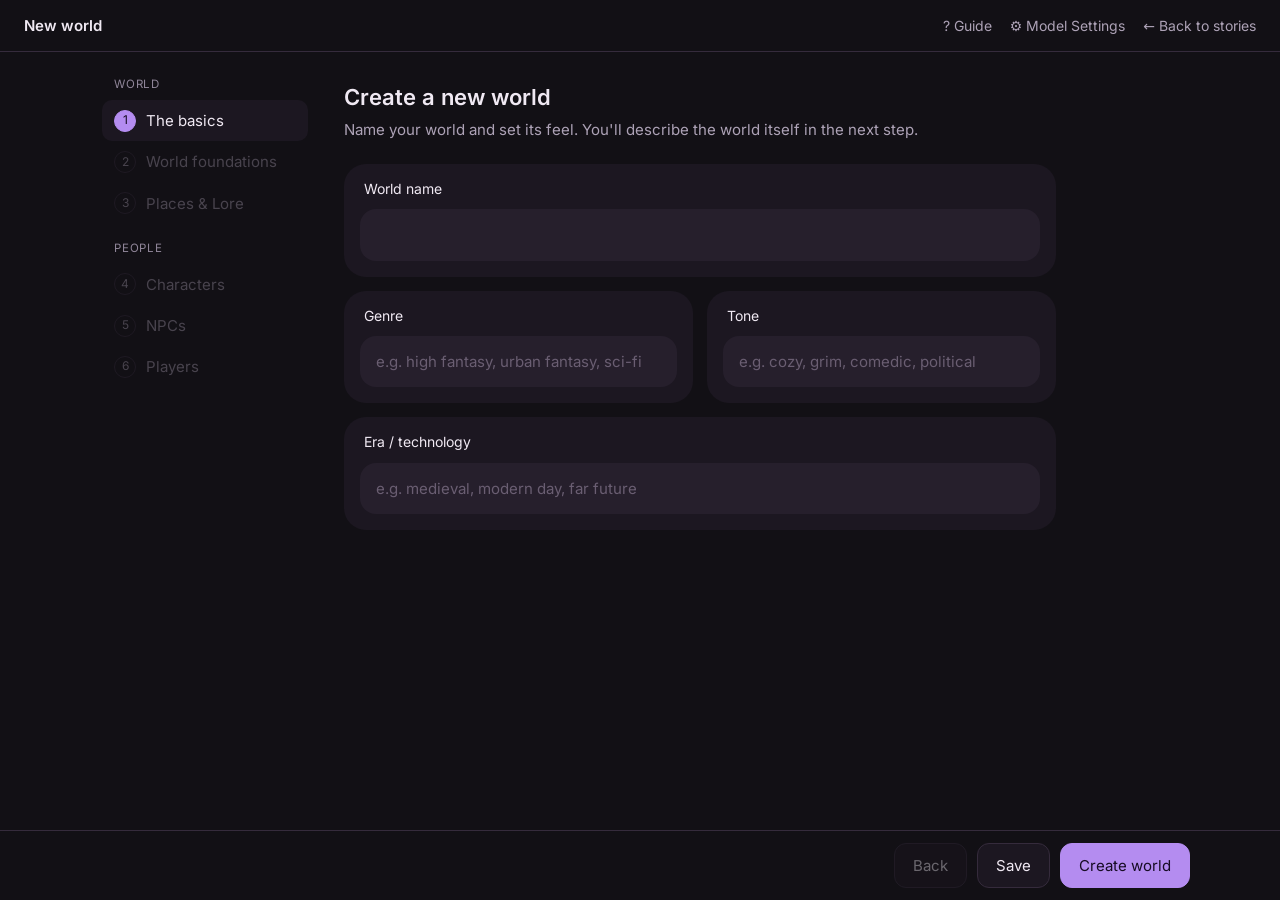
==== commit 0cc6be7b: "Avatar and name fixed Updated issue with avatar generation for user and added display name" ====
--- a/templates/edit.html
+++ b/templates/edit.html
@@ -15,7 +15,7 @@
 <link rel="stylesheet" href="/static/theme.css">
 <script src="/static/theme.js"></script>
 <style>
-  :root { --bg:#121015; --card:#1c1721; --field:#261f2c; --text:#f0e9f3; --muted:#ada2b6; --dim:#7b7085;
+  :root { --bg:#121015; --card:#1c1721; --field:#261f2c; --text:#f0e9f3; --muted:#ada2b6; --dim:#908699;
           --accent:#b48cf0; --line:#352b3c; --warn:#e7b860; --bad:#ec7b8f; --good:#93c9a1; }
   * { box-sizing:border-box; }
   body { margin:0; background:var(--bg); color:var(--text); font:15px/1.55 'Inter', system-ui, sans-serif; }
@@ -23,6 +23,8 @@
   .top { display:flex; align-items:center; justify-content:space-between; padding:14px 24px; border-bottom:1px solid var(--line); position:sticky; top:0; background:var(--bg); z-index:5; }
   .top b { font-weight:600; }
   .top a { color:var(--muted); text-decoration:none; font-size:14px; }
+  .top .toplinks { display:flex; gap:18px; flex-shrink:0; }
+  .top b { min-width:0; overflow:hidden; text-overflow:ellipsis; white-space:nowrap; margin-right:12px; }
   .layout { display:flex; max-width:1100px; margin:0 auto; }
   nav { width:230px; padding:24px 12px; flex-shrink:0; position:sticky; top:52px; align-self:flex-start; }
   nav button { display:flex; gap:10px; align-items:center; width:100%; text-align:left; background:none; border:0; color:var(--muted);
@@ -34,7 +36,7 @@
   nav .ngroup:empty { border-top:1px solid var(--line); padding:0; margin:14px 12px 10px; }
   nav button.on .n { border-color:var(--accent); background:var(--accent); color:var(--on-accent); }
   nav button:disabled { opacity:.35; cursor:default; }
-  main { flex:1; padding:24px 24px 120px; max-width:760px; }
+  main { flex:1; min-width:0; padding:24px 24px 120px; max-width:760px; }
   h1 { font-size:22px; font-weight:600; margin:4px 0 4px; }
   .lead { color:var(--muted); margin:0 0 22px; }
   .section-title { display:flex; align-items:center; justify-content:center; gap:6px; color:var(--muted); font-size:14px; margin:26px 0 12px; }
@@ -44,7 +46,16 @@
   .card-head { display:flex; align-items:center; gap:8px; margin:0 4px 10px; font-size:14px; }
   .card-head .info { width:16px; height:16px; border:1.4px solid var(--muted); border-radius:50%; display:inline-flex; align-items:center;
                      justify-content:center; font-size:10px; font-weight:700; color:var(--muted); cursor:help; flex-shrink:0; }
-  .card-head .grow { flex:1; }
+  .card-head button.info { background:none; padding:0; font-family:inherit; line-height:1; }
+  .card-head button.info[aria-expanded=true] { color:var(--text); border-color:var(--text); }
+  .card-head .grow { flex:1; cursor:inherit; }
+  .tipbox { margin:-4px 4px 10px; padding:9px 12px; border-radius:12px; background:var(--field); color:var(--muted); font-size:13.5px; line-height:1.45; }
+  .tipbox[hidden] { display:none; }
+  @media (pointer: coarse) {   /* phones and tablets: bigger targets for fingers */
+    .card-head .info { width:26px; height:26px; font-size:12px; }
+    .card-head .expand { min-width:36px; min-height:32px; font-size:18px; }
+    .top .toplinks a { display:inline-flex; align-items:center; justify-content:center; min-height:40px; min-width:36px; padding:0 4px; }
+  }
   .card-head .count { color:var(--dim); font-size:13px; font-variant-numeric:tabular-nums; }
   .card-head .count.over { color:var(--warn); }
   .mem { background:var(--card); border-radius:16px; padding:12px 16px; margin-bottom:14px; font-size:13.5px; color:var(--muted); }
@@ -62,6 +73,8 @@
   .section-title + .card.collapsed, .card.collapsed + .card.collapsed { margin-top:-4px; }
   .sortbar { display:flex; gap:12px; align-items:center; background:var(--here-bg); border:1px solid var(--here-line); border-radius:14px; padding:12px 14px; margin:4px 0 14px; }
   .sortbar[hidden] { display:none; }
+  .agelock { color:var(--warn) !important; }
+  .agelock[hidden] { display:none; }
   .sortbar p { flex:1; margin:0; font-size:13.5px; color:var(--here-text); }
   .sortlist { margin:12px 0 0; padding:0; list-style:none; max-height:50vh; overflow:auto; }
   .sortlist li { display:flex; gap:10px; align-items:flex-start; padding:8px 0; border-top:1px solid var(--line); font-size:13.5px; }
@@ -74,7 +87,7 @@
   .card textarea { resize:vertical; min-height:56px; line-height:1.6; }
   .card textarea:focus, .card input[type=text]:focus, .card select:focus { box-shadow:0 0 0 1px var(--line-strong) inset; }
   .card input[type=color] { width:52px; height:40px; border:0; background:none; cursor:pointer; }
-  .portrait { display:flex; align-items:center; gap:14px; }
+  .portrait { display:flex; align-items:center; gap:14px; flex-wrap:wrap; }
   .bgcard .bgrow { display:flex; align-items:center; gap:14px; flex-wrap:wrap; }
   .bgcard .bgrow .ptext { flex:1 1 260px; font-size:14px; }
   .bgcard .pbtns { display:flex; gap:8px; }
@@ -83,7 +96,7 @@
   .portrait .pic { width:64px; height:64px; border-radius:50%; background:var(--avatar); display:flex; align-items:center; justify-content:center;
                    font-size:24px; font-weight:600; overflow:hidden; flex-shrink:0; }
   .portrait .pic img { width:100%; height:100%; object-fit:cover; }
-  .portrait .ptext { flex:1; font-size:14px; }
+  .portrait .ptext { flex:1 1 160px; min-width:0; font-size:14px; }
   .portrait .phint, .bgcard .phint { color:var(--dim); font-size:13px; }
   .row2 { display:grid; grid-template-columns:1fr 1fr; gap:14px; }
   .row2 .card { margin-bottom:0; } .row2 { margin-bottom:14px; }
@@ -118,13 +131,31 @@
   .share { margin:26px 0 0; padding:14px 16px; border:1px solid var(--line); border-radius:16px; display:flex; align-items:center; gap:12px; }
   .share p { flex:1; margin:0; color:var(--muted); font-size:13px; }
   @media (max-width: 800px) { nav { display:none; } .row2 { grid-template-columns:1fr; } }
+  /* phones (e.g. iPhone 15: 393 px wide) */
+  @media (max-width: 600px) {
+    .top { padding:12px 16px; }
+    .top .toplinks { gap:14px; }
+    .top .long { display:none; }
+    main { padding:18px 14px 130px; }
+    .card { padding-left:14px; padding-right:14px; }
+    .portrait .ptext { flex:1 1 calc(100% - 80px); }
+    .portrait > .btn { flex:1 1 0; padding-left:8px; padding-right:8px; }
+    .portrait .pic { width:56px; height:56px; }
+    .bgcard .pbtns { flex:1 1 100%; } .bgcard .pbtns .btn { flex:1; }
+    .danger, .share { flex-wrap:wrap; } .danger p, .share p { flex-basis:100%; }
+    .actions { padding-bottom:max(12px, env(safe-area-inset-bottom)); }
+    .actions .inner { flex-wrap:wrap; gap:8px; }
+    .actions .status { order:-1; flex-basis:100%; }
+    .actions .status:empty { display:none; }
+    .actions .btn { flex:1 1 0; padding:10px 8px; white-space:nowrap; }
+  }
   @media (pointer: coarse) { input, textarea, select { font-size:16px !important; } }
 </style>
 </head>
 <body>
 <div class="top">
   <b id="uniName">New world</b>
-  <span><a href="/guide" style="margin-right:18px">? Guide</a><a href="/settings" style="margin-right:18px">⚙ Model Settings</a><a href="/start">← Back to stories</a></span>
+  <span class="toplinks"><a href="/guide">? <span class="long">Guide</span></a><a href="/settings" title="Model Settings">⚙ <span class="long">Model Settings</span></a><a href="/start">← Back<span class="long"> to stories</span></a></span>
 </div>
 <div class="layout">
   <nav id="nav"></nav>
@@ -220,13 +251,14 @@
   ],
   npc: [
     {key:'name', type:'text', label:'Name', half:true},
+    {key:'age', type:'text', label:'Age', half:true, placeholder:'e.g. 52, or "a teenager"'},
     {key:'color', type:'color', label:'Bubble colour', half:true},
-    {key:'aliases', type:'text', label:'Nicknames', placeholder:'comma separated',
+    {key:'aliases', type:'text', label:'Nicknames', placeholder:'comma separated', half:true,
      info:'They are recognised in the chat by their name or any of these.'},
     {key:'summary', type:'card', label:'One-line summary', limit:300, rows:2,
      info:'What other characters know about them at a glance, e.g. "Gruff innkeeper of the Lantern Inn, owes the Saltborn money." Sent to the main character whenever this NPC is mentioned, so keep it short; details go in Personality.'},
     {key:'personality', type:'card', label:'Personality', limit:4500, rows:12,
-     info:'Only this NPC sees this, when they speak: backstory, age, personality, how they talk, what they know.'},
+     info:'Only this NPC sees this, when they speak: backstory, personality, how they talk, what they know.'},
     {key:'flaws', type:'card', label:'Flaws', limit:400, rows:3, optional:true, placeholder:'e.g. Greedy and nosy; can\'t keep a secret.',
      info:'Weaknesses, bad habits and fears.'},
     {key:'motives', type:'card', label:'Motives and beliefs', limit:500, rows:3, optional:true, placeholder:'e.g. Wants to keep the inn afloat; trusts no one from the capital.',
@@ -242,7 +274,8 @@
      info:'A short sample of how they write. Style only, never treated as something that happened. {user} = the player\'s name.'},
   ],
   user: [
-    {key:'name', type:'text', label:'Name'},
+    {key:'name', type:'text', label:'Name', half:true},
+    {key:'age', type:'text', label:'Age', half:true, placeholder:'e.g. 28'},
     {key:'appearance', type:'card', label:'Appearance', limit:800, rows:5,
      info:'How you look: build, face, hair, eyes, clothes, anything people would notice. Characters and NPCs see this.'},
     {key:'public', type:'card', label:'Public', limit:1000, rows:7,
@@ -333,16 +366,24 @@
 const dirty = () => forms.some(f => f.dirty());
 
 // ------------------------------------------------------------------ one input card
+makeInput.n = 0;
 function makeInput(def, value, onChange) {
   if (def.type === 'check') {
     const box = el('input', {type:'checkbox'}); box.checked = !!value; box.onchange = onChange;
     const label = el('label', {class:'check'}, box, def.label);
     if (def.hint) label.append(el('small', {}, def.hint));
-    return {el: el('div', {class:'card'}, label), get: () => box.checked};
+    return {el: el('div', {class:'card'}, label), get: () => box.checked, input: box, label};
   }
   const head = el('div', {class:'card-head'});
-  if (def.info) head.append(el('span', {class:'info', title:def.info}, 'i'));
-  head.append(el('span', {class:'grow'}, def.label));
+  const fid = 'f-' + (++makeInput.n);
+  let tip = null;
+  if (def.info) {   // a button, so the tip opens on tap (phones) and by keyboard, not only on mouse hover
+    const ib = el('button', {type:'button', class:'info', 'aria-label':'About ' + def.label, 'aria-expanded':'false', title:def.info}, 'i');
+    tip = el('div', {class:'tipbox', hidden:''}, def.info);
+    ib.onclick = e => { e.stopPropagation(); tip.hidden = !tip.hidden; ib.setAttribute('aria-expanded', String(!tip.hidden)); };
+    head.append(ib);
+  }
+  head.append(el('label', {class:'grow', for:fid}, def.label));
   let input;
   if (def.type === 'card') {
     input = el('textarea', {rows: def.rows || 6, spellcheck:'true'});
@@ -356,7 +397,7 @@
       count.title = over ? 'Over the suggested length. That\'s allowed: it just leaves less room for the conversation (see the memory bar at the top).' : '';
     };
     input.addEventListener('input', upd); upd();
-    const exp = el('button', {class:'expand', title:'Expand', type:'button'}, '⤢');
+    const exp = el('button', {class:'expand', title:'Make the box taller', 'aria-label':'Make the ' + def.label + ' box taller', type:'button'}, '⤢');
     exp.onclick = () => { input.rows = input.rows > (def.rows || 6) ? (def.rows || 6) : (def.rows || 6) * 2 + 6; };
     head.append(count, exp);
     if (def.optional) {
@@ -376,9 +417,10 @@
   } else {
     input = el('input', {type:'text', placeholder: def.placeholder || ''}); input.value = value || '';
   }
+  input.id = fid;
   input.addEventListener('input', onChange);
   input.addEventListener('change', onChange);
-  const card = el('div', {class:'card' + (input.startCollapsed ? ' collapsed' : '') + (def.optional ? ' optional' : '')}, head, input);
+  const card = el('div', {class:'card' + (input.startCollapsed ? ' collapsed' : '') + (def.optional ? ' optional' : '')}, head, ...(tip ? [tip] : []), input);
   const set = v => { input.value = v; input.dispatchEvent(new Event('input')); if (v && input.openCard) input.openCard(); };
   return {el: card, get: () => input.value, set, input};
 }
@@ -793,6 +835,44 @@
 
 const SORT_NAMES = {flaws:'Flaws', motives:'Motives and beliefs', love:'Love and relationships', backstory:'Backstory', skills:'Skills and abilities',
                     daily:'Daily life', people:'People in their life', likes:'Likes and dislikes', appearance:'Appearance', age:'Age', name:'Name'};
+// Under 18 (by the Age field): never in mature or romantic content. The app enforces this on every reply;
+// here the box just shows it. Same check as is_minor_age() in app.py.
+function isMinorAge(age) {
+  const t = String(age || '').replace(/(\d)[,.' ](?=\d{3}\b)/g, '$1');
+  if ((t.match(/\d+/g) || []).some(n => +n < 18)) return true;
+  return /\b(?:teen(?:ager|aged)?s?|adolescent|preteen|child|kid|minor|underage|under-age|toddler|infant|baby|school ?(?:girl|boy|kid)|high ?school(?:er)?|middle ?school(?:er)?|(?<!ty-)(?<!ty )(?:one|two|three|four|five|six|seven|eight|nine|ten|eleven|twelve|thirteen|fourteen|fifteen|sixteen|seventeen)(?![- ]?(?:hundred|thousand|million))(?:[- ]years?[- ]old)?)\b/i.test(t);
+}
+function ageLock(f) {
+  const age = f.inputs.age, box = f.inputs.sfw_only;
+  if (!age || !box || !box.input) return;
+  const note = el('small', {class:'agelock'}, 'Under 18: this character is never part of romantic or mature content, whatever the settings.');
+  box.label.append(note);
+  let userChoice = box.input.checked;
+  box.input.addEventListener('change', () => { if (!box.input.disabled) userChoice = box.input.checked; });
+  const apply = () => {
+    const minor = isMinorAge(age.get());
+    box.input.disabled = minor;
+    box.input.checked = minor ? true : userChoice;
+    note.hidden = !minor;
+  };
+  age.input.addEventListener('input', apply);
+  apply();
+}
+
+// Players and NPCs: no checkbox to lock, just the note.
+function ageNote(f, kind) {
+  const age = f.inputs.age;
+  if (!age) return;
+  const text = kind === 'user'
+    ? 'Under 18: every story with this player stays free of romance and mature content, whatever the settings.'
+    : 'Under 18: this NPC is never part of romantic or mature content, whatever the settings.';
+  const note = el('small', {class:'agelock'}, text);
+  age.el.append(note);
+  const apply = () => { note.hidden = !isMinorAge(age.get()); };
+  age.input.addEventListener('input', apply);
+  apply();
+}
+
 function sortBar(f) {
   const bar = el('div', {class:'sortbar'});
   const p = el('p'); const btn = el('button', {class:'btn', type:'button'}, 'Sort into sections');
@@ -907,11 +987,14 @@
     const f = docForm({kind, id: isNew ? null : selected, defs: FORMS[kind], fields: d.fields, mtime: d.mtime, extra});
     if (isNew) f.changed = false;
     if (onForm) onForm(f, isNew ? null : selected);
-    if (['character', 'npc', 'user'].includes(kind)) formBox.append(portraitCard(kind, isNew ? null : selected));
-    if (kind === 'character') formBox.append(backgroundCard('character', isNew ? null : selected));
+    // A new one starts with its name; the picture cards ("save first") and memory bar go below the form.
+    const media = el('div');
+    if (['character', 'npc', 'user'].includes(kind)) media.append(portraitCard(kind, isNew ? null : selected));
+    if (kind === 'character') media.append(backgroundCard('character', isNew ? null : selected));
+    if (!isNew) formBox.append(media);
     if (['character', 'npc'].includes(kind)) {
       const meter = memoryMeter(kind, f);
-      formBox.append(meter.el);
+      (isNew ? media : formBox).append(meter.el);
       const prev = f.onChange; f.onChange = () => { if (prev) prev(); meter.update(); };
     }
     const orig = f.save;
@@ -934,8 +1017,10 @@
       return ok;
     };
     forms.push(f);
-    if (kind === 'character') formBox.append(sortBar(f));
+    if (kind === 'character') { formBox.append(sortBar(f)); ageLock(f); }
+    if (kind === 'user' || kind === 'npc') ageNote(f, kind);
     formBox.append(f.el);
+    if (isNew) formBox.append(media);
     if (after) await after(isNew ? null : selected, formBox);
     if (!isNew && ['character', 'user'].includes(kind)) {
       const what = kind === 'user' ? 'player' : 'character';
--- a/static/theme.css
+++ b/static/theme.css
@@ -4,7 +4,7 @@
 
 :root {
   color-scheme: dark;
-  --bg:#121015; --card:#1c1721; --field:#261f2c; --line:#352b3c; --text:#f0e9f3; --muted:#ada2b6; --dim:#7b7085;
+  --bg:#121015; --card:#1c1721; --field:#261f2c; --line:#352b3c; --text:#f0e9f3; --muted:#ada2b6; --dim:#908699;
   --accent:#b48cf0; --on-accent:#170c24; --bubble:#4b2e66; --bubble-text:#f6eefc;
   --good:#93c9a1; --warn:#e7b860; --bad:#ec7b8f;
   /* hand-tuned extras for Dusk Grove */
@@ -42,25 +42,25 @@
 }
 
 /* ---------- dark themes */
-:root[data-theme="ember"]   { --bg:#14100d; --card:#211912; --field:#2b2118; --line:#3a2d22; --text:#f4ebe1; --muted:#b8a593; --dim:#8a7863;
+:root[data-theme="ember"]   { --bg:#14100d; --card:#211912; --field:#2b2118; --line:#3a2d22; --text:#f4ebe1; --muted:#b8a593; --dim:#9a8976;
   --accent:#e8a15c; --on-accent:#24140a; --bubble:#5c3620; --bubble-text:#fbf1e6; --good:#9ccf9a; --warn:#e8c15c; --bad:#ee8270; }
-:root[data-theme="sea"]     { --bg:#0c1217; --card:#151e26; --field:#1c2731; --line:#263541; --text:#e6eff4; --muted:#9fb2bf; --dim:#71848f;
+:root[data-theme="sea"]     { --bg:#0c1217; --card:#151e26; --field:#1c2731; --line:#263541; --text:#e6eff4; --muted:#9fb2bf; --dim:#7f919b;
   --accent:#7cc4e0; --on-accent:#06202c; --bubble:#1f4560; --bubble-text:#eef8fd; --good:#8fd1a8; --warn:#e9c46a; --bad:#f08a8a; }
-:root[data-theme="verdant"] { --bg:#0e130f; --card:#172019; --field:#1e2920; --line:#2a372b; --text:#e8f0e6; --muted:#a3b5a0; --dim:#748772;
+:root[data-theme="verdant"] { --bg:#0e130f; --card:#172019; --field:#1e2920; --line:#2a372b; --text:#e8f0e6; --muted:#a3b5a0; --dim:#81937f;
   --accent:#8fcf8a; --on-accent:#0d230f; --bubble:#2c4c2e; --bubble-text:#eef8ec; --good:#a6dba0; --warn:#e3c169; --bad:#ef8a7f; }
-:root[data-theme="crimson"] { --bg:#140b0e; --card:#22131a; --field:#2c1921; --line:#3d222d; --text:#f4e6ea; --muted:#bfa0aa; --dim:#8e717b;
+:root[data-theme="crimson"] { --bg:#140b0e; --card:#22131a; --field:#2c1921; --line:#3d222d; --text:#f4e6ea; --muted:#bfa0aa; --dim:#9b8089;
   --accent:#e57a92; --on-accent:#2a0b14; --bubble:#5c1f33; --bubble-text:#fcecf0; --good:#96cfa3; --warn:#e9bd62; --bad:#ff9b8a; }
-:root[data-theme="starfall"]{ --bg:#0a0e1a; --card:#131a2b; --field:#1a2338; --line:#253049; --text:#e4ecff; --muted:#9aa6c4; --dim:#6e7a98;
+:root[data-theme="starfall"]{ --bg:#0a0e1a; --card:#131a2b; --field:#1a2338; --line:#253049; --text:#e4ecff; --muted:#9aa6c4; --dim:#818ca8;
   --accent:#5fd3e6; --on-accent:#05222a; --bubble:#1d3557; --bubble-text:#eef6ff; --good:#8fd6a6; --warn:#f0c674; --bad:#f28b9b; }
-:root[data-theme="neon"]    { --bg:#0b0a10; --card:#16141f; --field:#1e1b2a; --line:#2b2739; --text:#efeaf7; --muted:#a39bb6; --dim:#766e8a;
+:root[data-theme="neon"]    { --bg:#0b0a10; --card:#16141f; --field:#1e1b2a; --line:#2b2739; --text:#efeaf7; --muted:#a39bb6; --dim:#89829b;
   --accent:#ff4fd8; --on-accent:#2a0624; --bubble:#3d1748; --bubble-text:#fbeefa; --good:#7ee0b0; --warn:#ffd166; --bad:#ff6b8b; }
-:root[data-theme="frost"]   { --bg:#0f1419; --card:#18212a; --field:#202b36; --line:#2c3946; --text:#e9f1f7; --muted:#a5b4c2; --dim:#768592;
+:root[data-theme="frost"]   { --bg:#0f1419; --card:#18212a; --field:#202b36; --line:#2c3946; --text:#e9f1f7; --muted:#a5b4c2; --dim:#8694a0;
   --accent:#a9d6ff; --on-accent:#0c2236; --bubble:#2a3f55; --bubble-text:#f1f8ff; --good:#9fd8b4; --warn:#ecc879; --bad:#f29a9a; }
-:root[data-theme="desert"]  { --bg:#15110b; --card:#221b11; --field:#2c2317; --line:#3c3020; --text:#f6ecda; --muted:#bba98c; --dim:#8b795c;
+:root[data-theme="desert"]  { --bg:#15110b; --card:#221b11; --field:#2c2317; --line:#3c3020; --text:#f6ecda; --muted:#bba98c; --dim:#9b8a6f;
   --accent:#e3c06b; --on-accent:#2a1f05; --bubble:#5b4320; --bubble-text:#fdf4e2; --good:#a8d49a; --warn:#f0b860; --bad:#ee8a72; }
-:root[data-theme="eldritch"]{ --bg:#0b0d0a; --card:#141812; --field:#1b2018; --line:#262d22; --text:#e3e8dc; --muted:#9aa391; --dim:#6e7765;
+:root[data-theme="eldritch"]{ --bg:#0b0d0a; --card:#141812; --field:#1b2018; --line:#262d22; --text:#e3e8dc; --muted:#9aa391; --dim:#828a79;
   --accent:#b5d65a; --on-accent:#18230a; --bubble:#2c3a1f; --bubble-text:#eef5e4; --good:#9fd8a0; --warn:#e6c35c; --bad:#e8826f; }
-:root[data-theme="ink"]     { --bg:#000000; --card:#111111; --field:#1a1a1a; --line:#262626; --text:#ededed; --muted:#9a9a9a; --dim:#717171;
+:root[data-theme="ink"]     { --bg:#000000; --card:#111111; --field:#1a1a1a; --line:#262626; --text:#ededed; --muted:#9a9a9a; --dim:#848484;
   --accent:#d9d9d9; --on-accent:#111111; --bubble:#2a2a2a; --bubble-text:#f5f5f5; --good:#8fd19e; --warn:#e6c068; --bad:#f08080; }
 
 /* ---------- light themes */
@@ -76,11 +76,11 @@
   --danger-line: color-mix(in srgb, var(--bad) 35%, var(--card));
   --danger-btn: color-mix(in srgb, var(--bad) 50%, var(--card));
 }
-:root[data-theme="parchment"] { --bg:#f4eee3; --card:#fffaf1; --field:#efe6d6; --line:#e0d4bf; --text:#2b241c; --muted:#665a4b; --dim:#7a6d5b;
+:root[data-theme="parchment"] { --bg:#f4eee3; --card:#fffaf1; --field:#efe6d6; --line:#e0d4bf; --text:#2b241c; --muted:#665a4b; --dim:#716453;
   --accent:#8a5a2b; --on-accent:#fffaf1; --bubble:#e7d9c2; --bubble-text:#2b241c; --good:#2f7a45; --warn:#8a5d00; --bad:#b4413a; }
-:root[data-theme="sakura"]    { --bg:#fbf3f5; --card:#ffffff; --field:#f6e8ed; --line:#ecd6de; --text:#3a2730; --muted:#6e5763; --dim:#83707a;
+:root[data-theme="sakura"]    { --bg:#fbf3f5; --card:#ffffff; --field:#f6e8ed; --line:#ecd6de; --text:#3a2730; --muted:#6e5763; --dim:#77646e;
   --accent:#b54a72; --on-accent:#ffffff; --bubble:#f3dbe4; --bubble-text:#3a2730; --good:#2f7a4f; --warn:#8a5d00; --bad:#b83a4f; }
-:root[data-theme="mist"]      { --bg:#eef2f5; --card:#ffffff; --field:#e5ebf0; --line:#d6dee5; --text:#1f2a33; --muted:#53616c; --dim:#6b7883;
+:root[data-theme="mist"]      { --bg:#eef2f5; --card:#ffffff; --field:#e5ebf0; --line:#d6dee5; --text:#1f2a33; --muted:#53616c; --dim:#5d6a75;
   --accent:#356f94; --on-accent:#ffffff; --bubble:#d9e6ef; --bubble-text:#1f2a33; --good:#2d7a4c; --warn:#8a5d00; --bad:#b23b3b; }
 
 /* ---------- accessibility */
